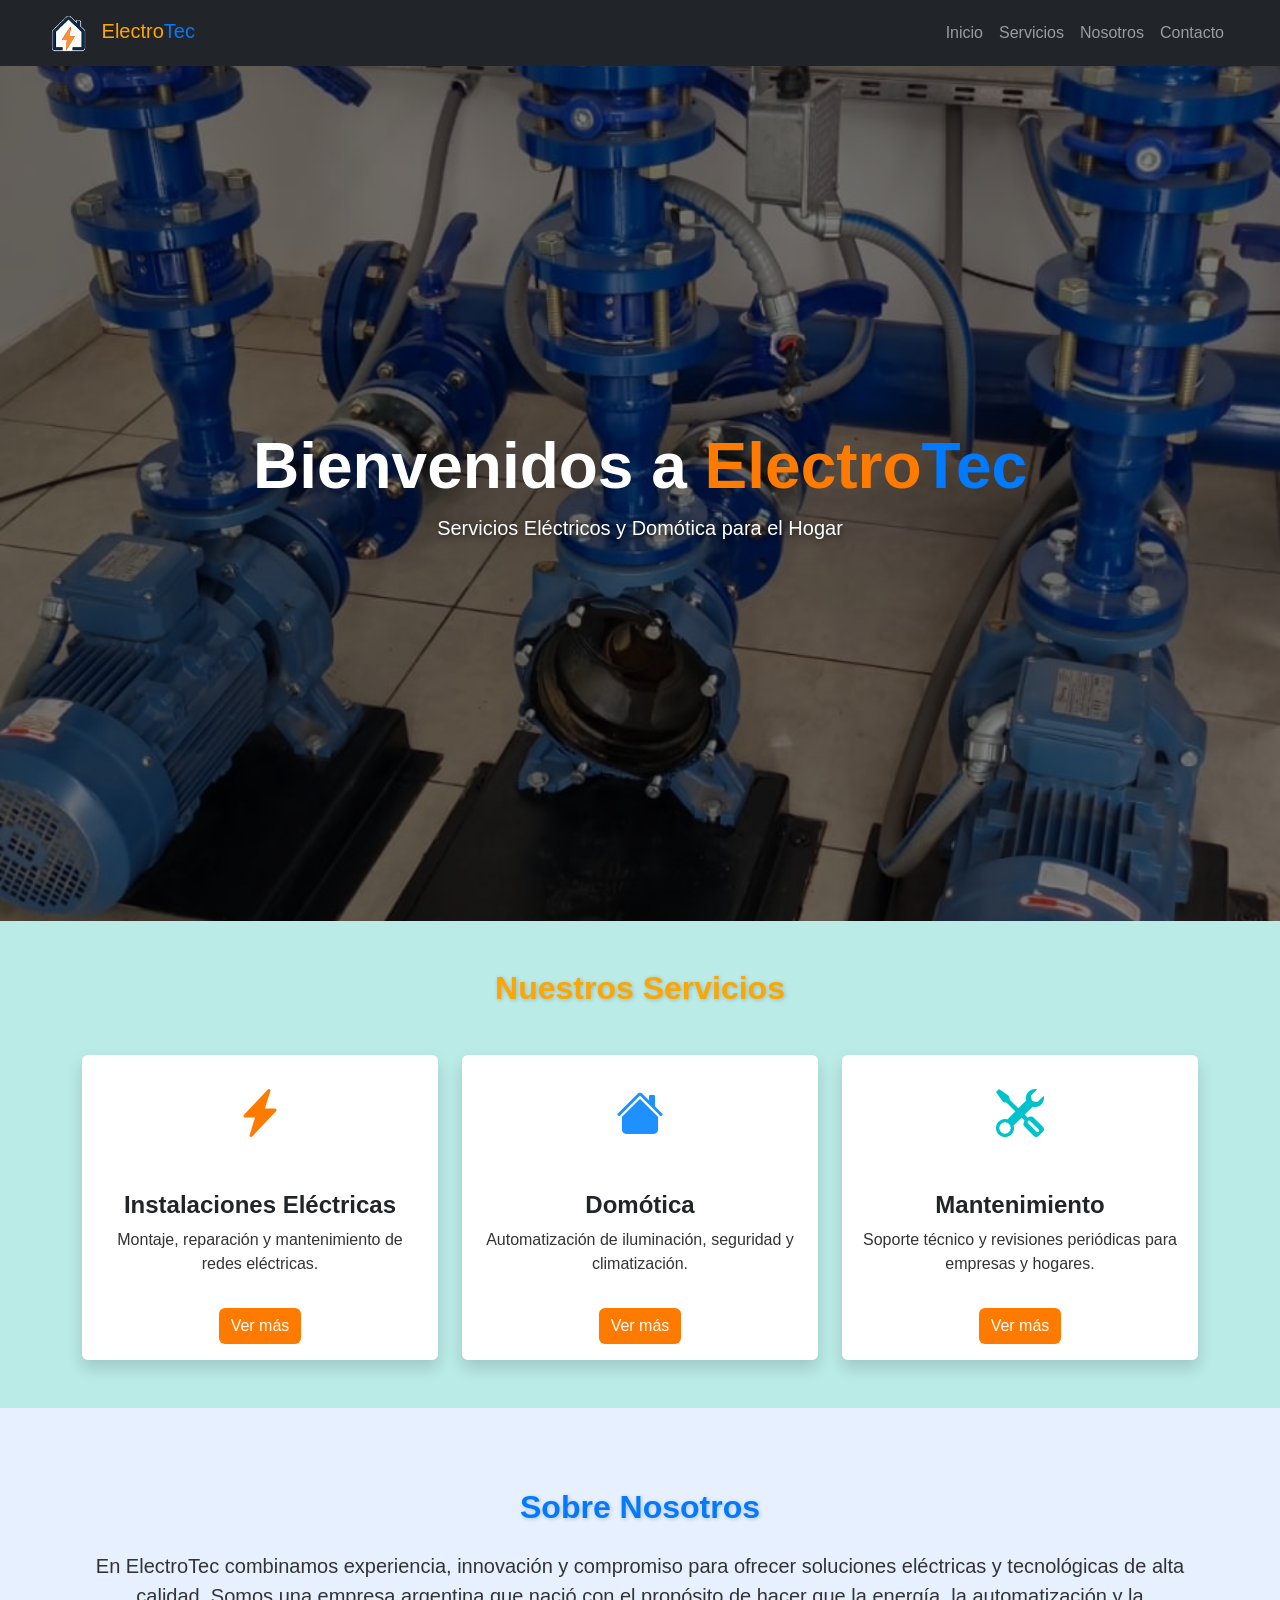
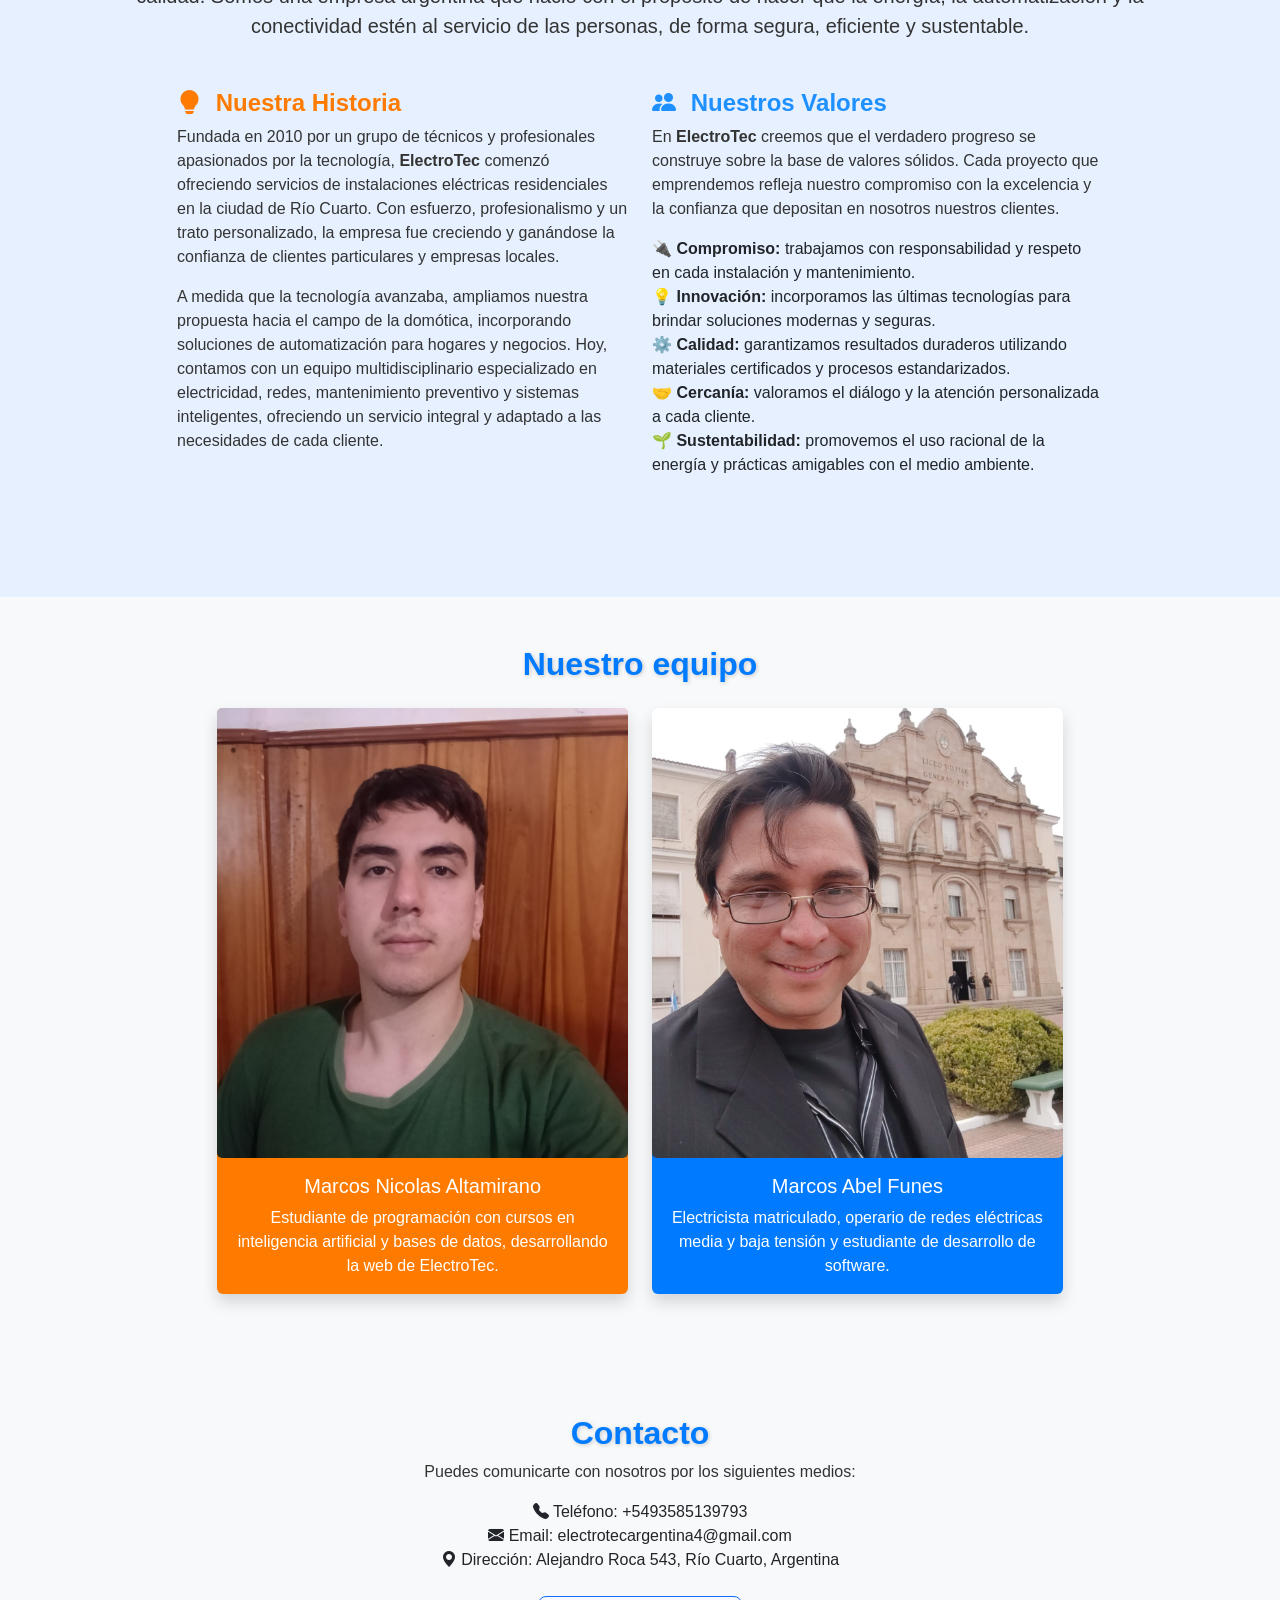
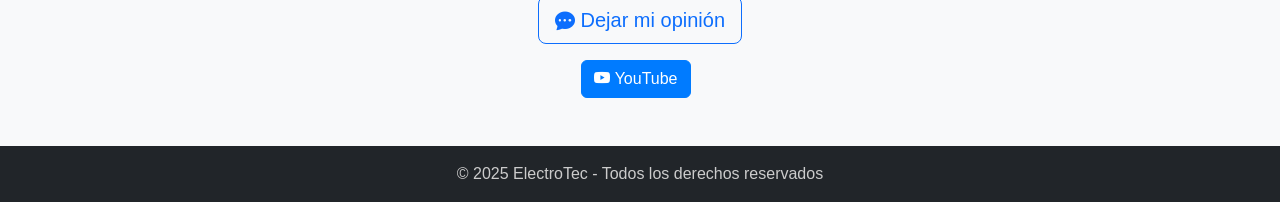
==== sitio/index.html @ 59b97224 "Aplicando mis cambios locales" ====
<!DOCTYPE html>
<html lang="en">
<head>
    <meta charset="UTF-8">
    <meta name="viewport" content="width=device-width, initial-scale=1.0">
    <title>ElectroTec - Servicios eléctricos y domótica</title>
    <link rel="icon" type="image/png" href="img/favicon.png">
    <link href="https://cdn.jsdelivr.net/npm/bootstrap@5.3.2/dist/css/bootstrap.min.css" rel="stylesheet">
    <link rel="stylesheet" href="css/estilos.css">
    <link rel="stylesheet" href="https://cdn.jsdelivr.net/npm/bootstrap-icons@1.11.1/font/bootstrap-icons.css">

    <style>
      /* Efecto hover en iconos de detalle de servicios */
      .detalle-servicio i {
        transition: all 0.3s ease;
      }

      .detalle-servicio i:hover {
        transform: scale(1.2);
        color: #ff7b00;
      }
    </style>
</head>
<body>

    <!-- barra de navegacion-->
    <nav class="navbar navbar-expand-lg navbar-dark bg-dark">
      <div class="container-fluid px-5">
        <a class="navbar-brand" href="#inicio">
            <img src="img/logo.png" alt="ElectroTec Logo" width="40" height="40" class="me-2">
            <span style="color: orange;">Electro</span><span style="color: #007bff;">Tec</span>
        </a>

        <button class="navbar-toggler" type="button" data-bs-toggle="collapse" data-bs-target="#menu">
            <span class="navbar-toggler-icon"></span>
        </button>

        <div class="collapse navbar-collapse" id="menu">
            <ul class="navbar-nav ms-auto">
                <li class="nav-item"><a class="nav-link" href="#inicio">Inicio</a></li>
                <li class="nav-item"><a class="nav-link" href="#servicios">Servicios</a></li>
                <li class="nav-item"><a class="nav-link" href="#nosotros">Nosotros</a></li>
                <li class="nav-item"><a class="nav-link" href="#contacto">Contacto</a></li>
            </ul>
        </div>
      </div>
    </nav>




    
    <!--Inicio-->
    <header id="inicio" class="header text-white text-center d-flex align-items-center">
        <div class="container">
            <h1 class="display-3 fw-bold titulo-principal">
              <span class="bienvenidos">Bienvenidos a</span> 
              <span class="electro">Electro</span><span class="tec">Tec</span>
            </h1>
            <p class="lead subtitulo">Servicios Eléctricos y Domótica para el Hogar</p>
        </div>
    </header>





<!-- SERVICIOS -->
<section id="servicios" class="py-5 text-center">
  <div class="container">
    <h2 class="mb-5" style="color: orange;">Nuestros Servicios</h2>
    <div class="row justify-content-center g-4">


      <!-- Instalaciones Eléctricas -->
      <article class="col-md-4">
        <div class="card h-100 shadow">
          <figure class="m-4">
            <i class="bi bi-lightning-charge-fill" style="font-size: 3rem; color:#ff7b00;"></i>
          </figure>
          <div class="card-body">
            <h4 class="card-title">Instalaciones Eléctricas</h4>
            <p class="card-text">Montaje, reparación y mantenimiento de redes eléctricas.</p>
            <a href="instalacionesElectricas.html" class="btn btn-electrotec mt-3">Ver más</a>
          </div>
        </div>
      </article>


      <!-- Domótica -->
      <article class="col-md-4">
        <div class="card h-100 shadow">
          <figure class="m-4">
            <i class="bi bi-house-fill" style="font-size: 3rem; color:#1e90ff;"></i>
          </figure>
          <div class="card-body">
            <h4 class="card-title">Domótica</h4>
            <p class="card-text">Automatización de iluminación, seguridad y climatización.</p>
            <a href="domotica.html" class="btn btn-electrotec mt-3">Ver más</a>
          </div>
        </div>
      </article>


      <!-- Mantenimiento -->
      <article class="col-md-4">
        <div class="card h-100 shadow">
          <figure class="m-4">
            <i class="bi bi-tools" style="font-size: 3rem; color:#00c2cb;"></i>
          </figure>
          <div class="card-body">
            <h4 class="card-title">Mantenimiento</h4>
            <p class="card-text">Soporte técnico y revisiones periódicas para empresas y hogares.</p>
            <a href="mantenimeinto.html" class="btn btn-electrotec mt-3">Ver más</a>
          </div>
        </div>
      </article>

    </div>
  </div>
</section>










<!-- Sobre Nosotros -->
<section id="nosotros" style="background-color: #e6f0ff; padding: 5rem 0;">
  <div class="container text-center">
    <h2 class="mb-4" style="color: #007bff;">Sobre Nosotros</h2>
    <p class="lead mb-5">
      En <strong>ElectroTec</strong> combinamos experiencia, innovación y compromiso para ofrecer soluciones eléctricas y tecnológicas de alta calidad. 
      Somos una empresa argentina que nació con el propósito de hacer que la energía, la automatización y la conectividad estén al servicio de las personas, 
      de forma segura, eficiente y sustentable.
    </p>

    <div class="row justify-content-center text-start">
      <!-- Historia -->
      <div class="col-md-5 mb-4">
        <h4 style="color: #ff7b00;">
          <i class="bi bi-lightbulb-fill me-2"></i> Nuestra Historia
        </h4>
        <p>
          Fundada en 2010 por un grupo de técnicos y profesionales apasionados por la tecnología, 
          <strong>ElectroTec</strong> comenzó ofreciendo servicios de instalaciones eléctricas residenciales en la ciudad de Río Cuarto. 
          Con esfuerzo, profesionalismo y un trato personalizado, la empresa fue creciendo y ganándose la confianza de clientes particulares y empresas locales.
        </p>
        <p>
          A medida que la tecnología avanzaba, ampliamos nuestra propuesta hacia el campo de la domótica, incorporando soluciones de automatización 
          para hogares y negocios. Hoy, contamos con un equipo multidisciplinario especializado en electricidad, redes, mantenimiento preventivo y sistemas inteligentes, 
          ofreciendo un servicio integral y adaptado a las necesidades de cada cliente.
        </p>
      </div>

      <!-- Valores -->
      <div class="col-md-5 mb-4">
        <h4 style="color: #1e90ff;">
          <i class="bi bi-people-fill me-2"></i> Nuestros Valores
        </h4>
        <p>
          En <strong>ElectroTec</strong> creemos que el verdadero progreso se construye sobre la base de valores sólidos. 
          Cada proyecto que emprendemos refleja nuestro compromiso con la excelencia y la confianza que depositan en nosotros nuestros clientes.
        </p>
        <ul class="list-unstyled">
          <li><strong>🔌 Compromiso:</strong> trabajamos con responsabilidad y respeto en cada instalación y mantenimiento.</li>
          <li><strong>💡 Innovación:</strong> incorporamos las últimas tecnologías para brindar soluciones modernas y seguras.</li>
          <li><strong>⚙️ Calidad:</strong> garantizamos resultados duraderos utilizando materiales certificados y procesos estandarizados.</li>
          <li><strong>🤝 Cercanía:</strong> valoramos el diálogo y la atención personalizada a cada cliente.</li>
          <li><strong>🌱 Sustentabilidad:</strong> promovemos el uso racional de la energía y prácticas amigables con el medio ambiente.</li>
        </ul>
      </div>
    </div>
  </div>
</section>



<!-- Equipo -->
<section id="equipo" class="py-5 bg-light text-center">
  <h2 class="mb-4" style="color: #007bff;">Nuestro equipo</h2>
  <div class="row justify-content-center">

    <!-- Marcos Altamirano -->
    <div class="col-md-4 mb-4">
      <div class="card h-100 shadow equipo-naranja text-white">
        <img src="img/altamirano.jpeg" class="card-img-top" alt="Marcos Nicolas Altamirano">
        <div class="card-body">
          <h5 class="card-title">Marcos Nicolas Altamirano</h5>
          <p class="card-text text-white">Estudiante de programación con cursos en inteligencia artificial y bases de datos, desarrollando la web de ElectroTec.</p>
        </div>
      </div>
    </div>

    <!-- Marcos Funes -->
    <div class="col-md-4 mb-4">
      <div class="card h-100 shadow equipo-azul text-white">
        <img src="img/funes.jpeg" class="card-img-top" alt="Marcos Abel Funes">
        <div class="card-body">
          <h5 class="card-title">Marcos Abel Funes</h5>
          <p class="card-text text-white">Electricista matriculado, operario de redes eléctricas media y baja tensión y estudiante de desarrollo de software.</p>
        </div>
      </div>
    </div>

  </div>
</section>


<!-- Contacto -->
<section id="contacto" class="py-5 text-center bg-light">
  <h2 style="color:#007bff;">Contacto</h2>
  <p>Puedes comunicarte con nosotros por los siguientes medios:</p>

  <ul class="list-unstyled">
    <li><i class="bi bi-telephone-fill"></i> Teléfono: +5493585139793</li>
    <li><i class="bi bi-envelope-fill"></i> Email: electrotecargentina4@gmail.com</li>
    <li><i class="bi bi-geo-alt-fill"></i> Dirección: Alejandro Roca 543, Río Cuarto, Argentina</li>
  </ul>

  <!-- Botón para el formulario -->
  <div class="mt-4">
    <a href="opiniones.html" class="btn btn-outline-primary btn-lg">
      <i class="bi bi-chat-dots-fill"></i> Dejar mi opinión
    </a>
  </div>

  <div class="mt-3">
    <a href="https://www.youtube.com/@ElectroTecArg" target="_blank" class="btn btn-primary me-2 btn-youtube">
      <i class="bi bi-youtube"></i> YouTube
    </a>
  </div>
</section>

<style>
  /* Efecto hover solo para el botón de YouTube */
  .btn-youtube {
    background-color: #007bff;
    border-color: #007bff;
    transition: all 0.3s ease; /* transición suave */
  }

  .btn-youtube:hover {
    background-color: #ff7b00 !important;
    border-color: #ff7b00 !important;
    color: #fff !important; /* texto blanco */
  }
</style>


<!-- Footer -->
<footer class="bg-dark text-center py-3">
  <p class="mb-0" style="color: #cccccc;">&copy; 2025 ElectroTec - Todos los derechos reservados</p>
</footer>

<!-- Bootstrap JS -->
<script src="https://cdn.jsdelivr.net/npm/bootstrap@5.3.2/dist/js/bootstrap.bundle.min.js"></script>

<script>
const navbar = document.querySelector('.navbar');

window.addEventListener('scroll', () => {
  if (window.scrollY > 100) { // a partir de 100px de scroll
    navbar.classList.add('scrolled');
  } else {
    navbar.classList.remove('scrolled');
  }
});
</script>

</body>
</html>
---- sitio/css/estilos.css ----
/*Tipografía y colores*/
body {
  font-family: 'Montserrat', sans-serif;
  scroll-behavior: smooth; /* scroll suave */
  background-color: #baebe7; /* color de fondo ligeramente más oscuro que blanco */
}

h1, h2, h3, h4 {
  font-weight: 700;
  color: #0a2f4f; /* azul oscuro eléctrico */
}

p {
  color: #333;
}

/* Paleta de colores ElectroTec */
:root {
  --color-principal: #007bff;  /* azul eléctrico */
  --color-secundario: #00c2cb; /* celeste domótica */
  --color-oscuro: #0a2f4f;
  --color-claro: #f8f9fa;
  --color-naranja: #ff7b00;
}

/*Navbar*/
.navbar {
  transition: all 0.3s ease;
}

.navbar.scrolled {
  position: fixed;
  top: 0;
  width: 100%;
  z-index: 1000;
  box-shadow: 0 4px 10px rgba(0,0,0,0.2);
  background-color: var(--color-oscuro);
}

/*Header con imagen de fondo*/
.header {
  background: url("../img/bombas.jpeg") no-repeat center center/cover;
  height: 95vh; 
  display: flex;
  align-items: center;
  justify-content: center;
  position: relative;
  color: white;
}

.header::before {
  content: "";
  position: absolute;
  top: 0; left: 0;
  width: 100%; height: 100%;
  background: rgba(0, 0, 0, 0.5);
  z-index: 1;
}

.header .container {
  position: relative;
  z-index: 2;
}

/* Textos dentro del header */
.bienvenidos {
  color: #ffffff;
}

.electro {
  color: var(--color-naranja);
  font-weight: bold;
}

.tec {
  color: var(--color-principal);
  font-weight: bold;
}

.subtitulo {
  color: #ffffff;
  text-shadow: 1px 1px 6px rgba(0,0,0,0.6);
}

/* Servicios (cards)*/
.card {
  border: none;
  transition: transform 0.3s ease, box-shadow 0.3s ease;
}

.card:hover {
  transform: translateY(-10px);
  box-shadow: 0px 8px 20px rgba(0,0,0,0.2);
}

/* Botones principales estilo ElectroTec*/
.btn-electrotec {
  background-color: var(--color-naranja);
  border: none;
  color: white;
  transition: all 0.3s ease;
}

.btn-electrotec:hover {
  background-color: var(--color-principal);
  transform: scale(1.05);
  box-shadow: 0px 5px 15px rgba(0, 0, 0, 0.2);
}

/* Footer*/
footer {
  background-color: var(--color-oscuro);
  color: #cccccc;
}

/*Imágenes en cards*/
.card-img-top {
  width: 100%;
  height: 450px;
  object-fit: cover;
  border-radius: 5px;
}

/* Animaciones y efectos*/
.fade-in {
  opacity: 0;
  transform: translateY(20px);
  transition: all 0.6s ease;
}

.fade-in.show {
  opacity: 1;
  transform: translateY(0);
}

h2 {
  text-shadow: 1px 1px 4px rgba(0,0,0,0.2);
}

/* ajuste para el scroll de los anchors solo en las secciones de detalle */
#instalaciones-detalle,
#domotica-detalle,
#mantenimiento-detalle {
  scroll-margin-top: 80px; 
}

#servicios {
  scroll-margin-top: 80px; 
}

#nosotros {
  scroll-margin-top: 80px; 
}

.equipo-naranja {
  background-color: #ff7b00; 
}

.equipo-azul {
  background-color: #007bff; 
}

.btn-cotizador {
  background-color: #007bff; /* color inicial */
  color: white;
  border: 1px solid #007bff;
  transition: all 0.3s ease; /* efecto suave al pasar el mouse */
}

.btn-cotizador:hover {
  background-color: #ff7b00; /* naranja */
  border-color: #ff7b00;
}

/* Botón de volver */
.btn-volver {
  display: inline-flex;
  align-items: center;
  font-weight: 500;
  color: #ff7b00;
  text-decoration: none;
  font-size: 1.1rem;
  transition: all 0.3s ease;
}

.btn-volver i {
  margin-right: 0.4rem;
  font-size: 1.5rem;
  transition: transform 0.3s ease;
}

/* Efecto hover */
.btn-volver:hover {
  color: #007bff;
}

.btn-volver:hover i {
  transform: translateX(-5px);
}
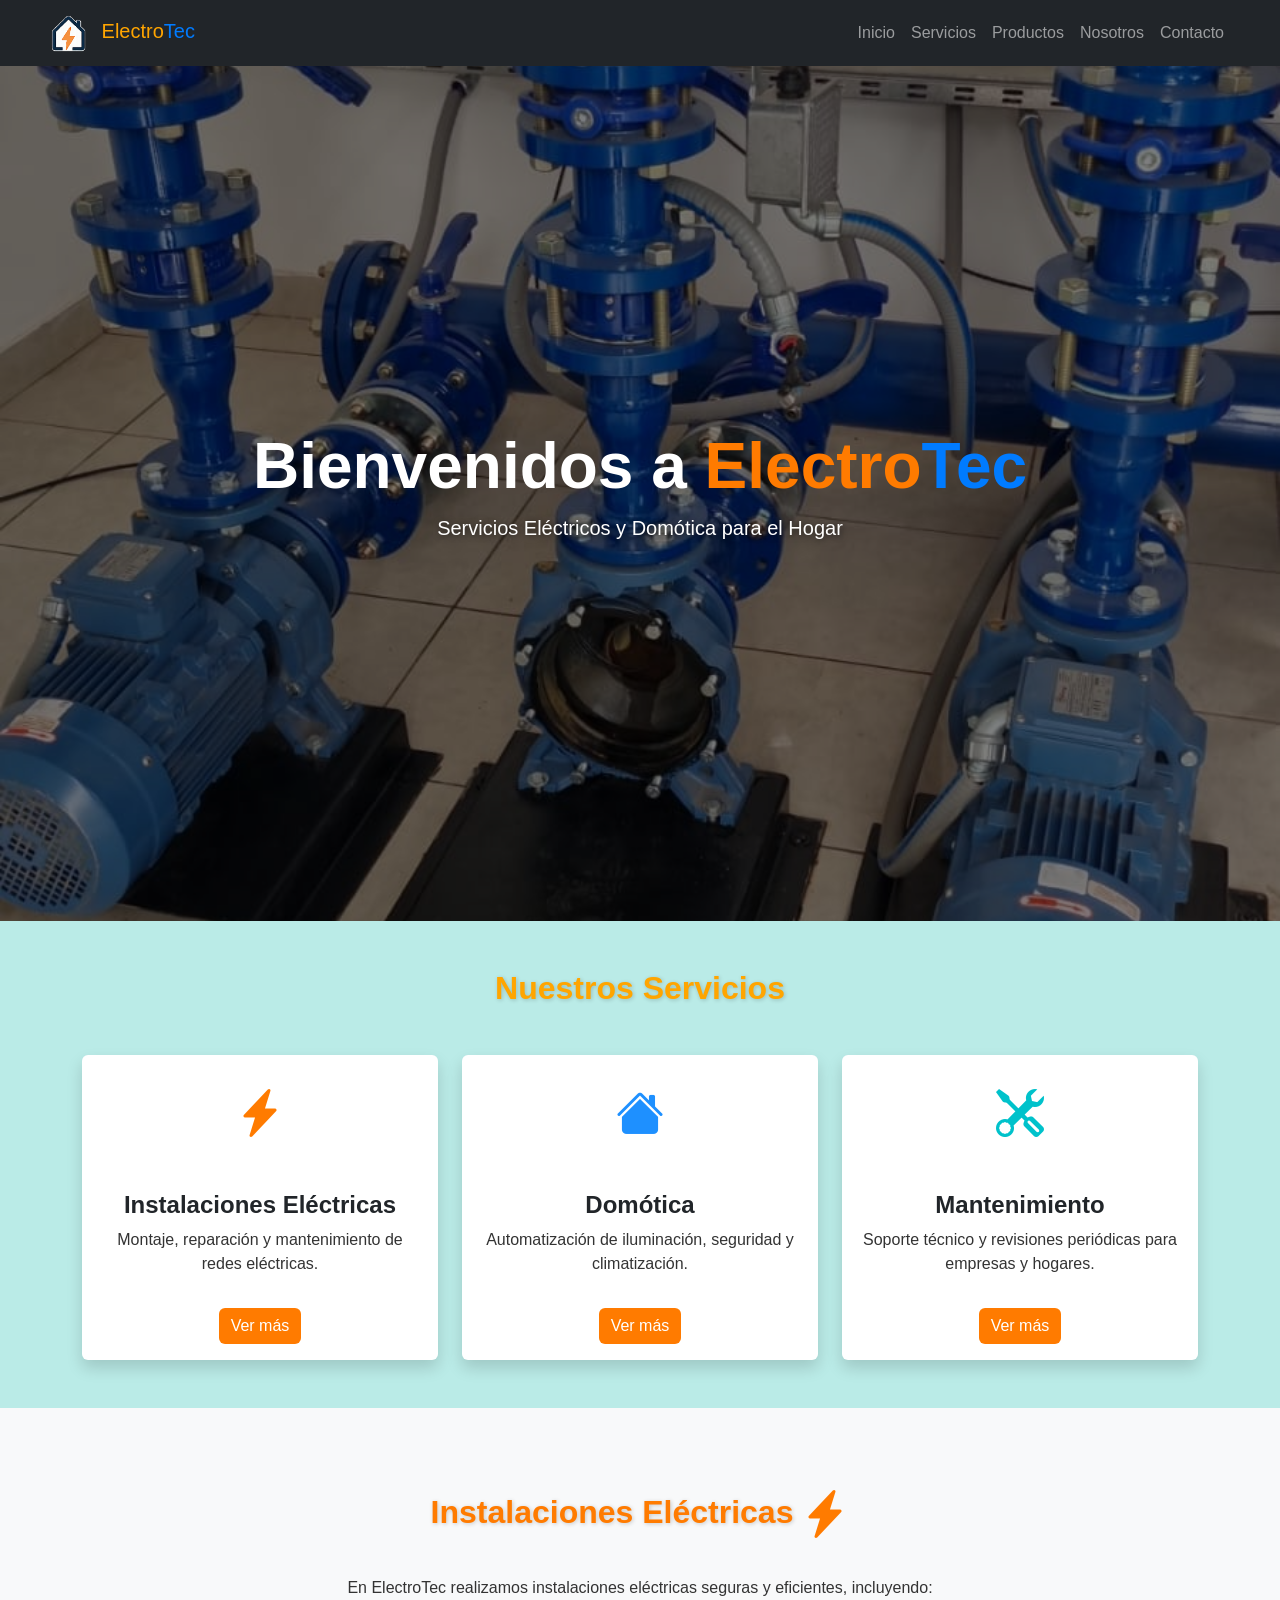
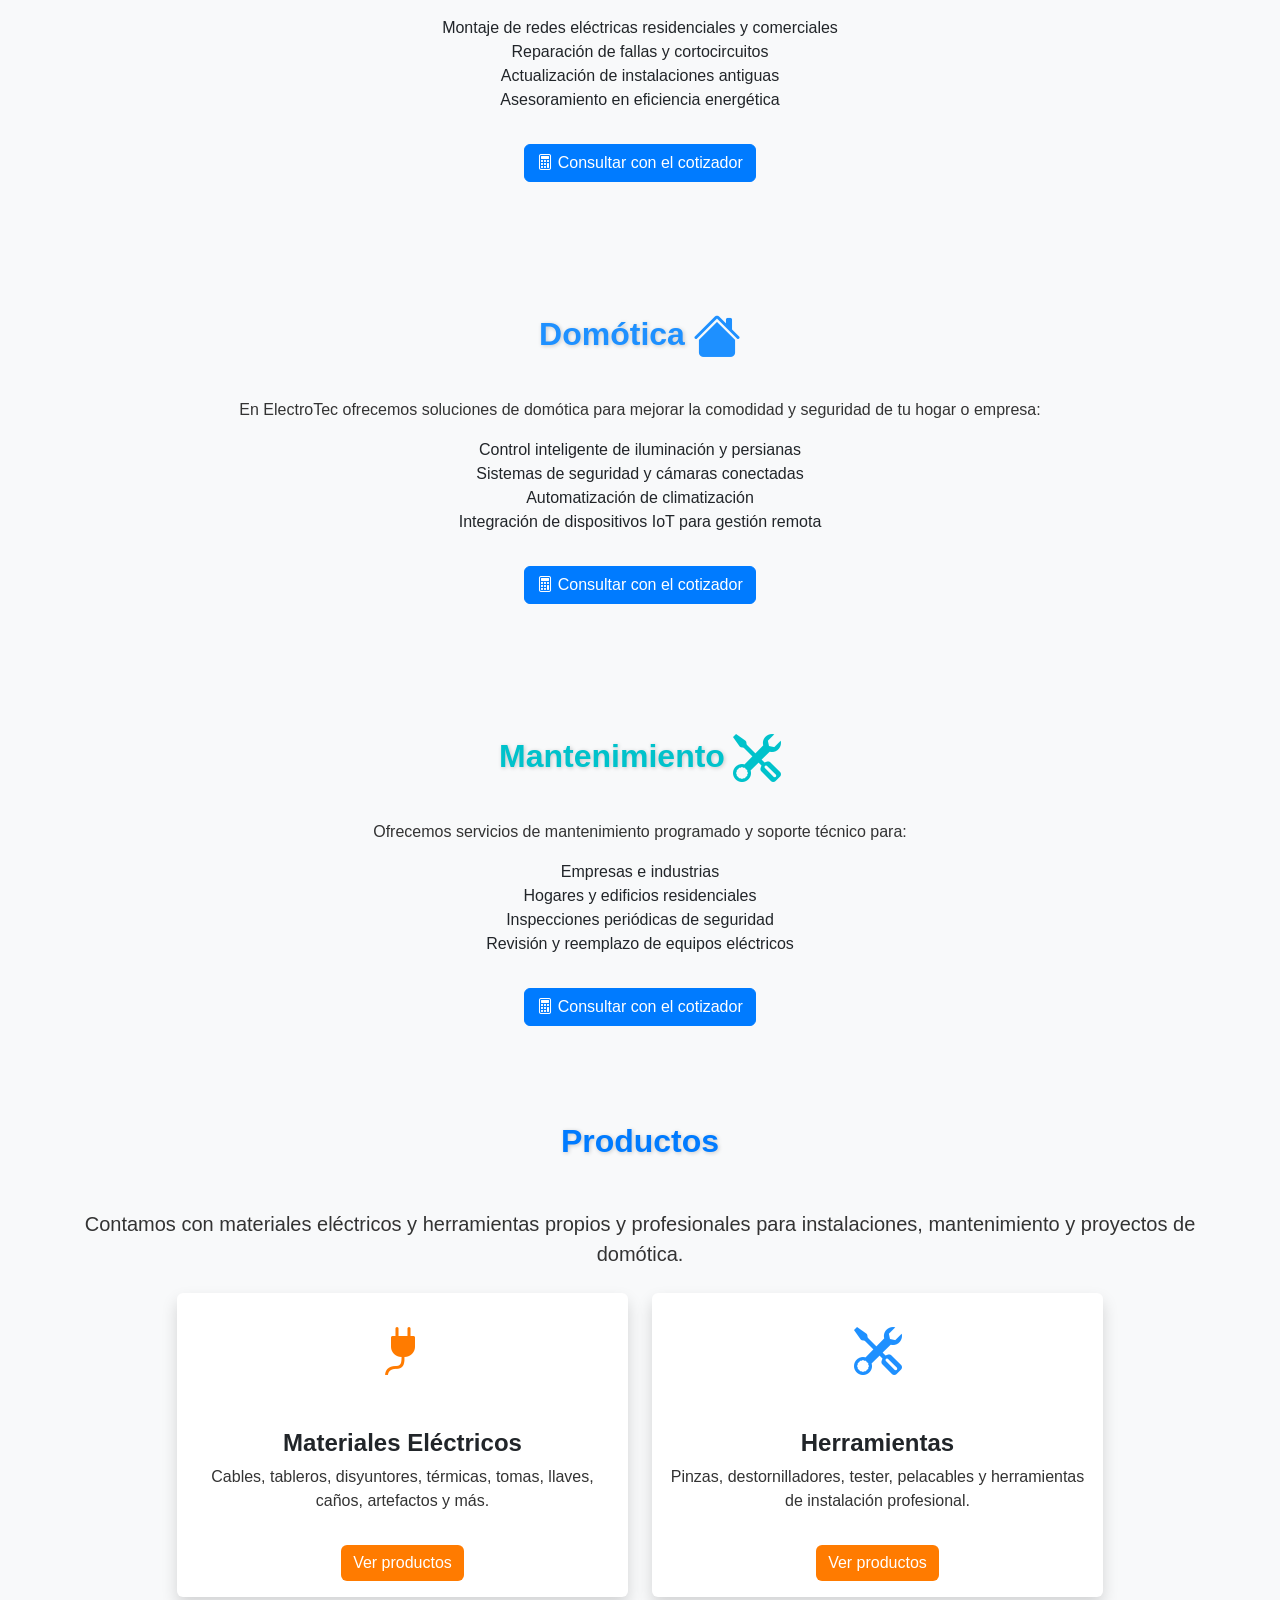
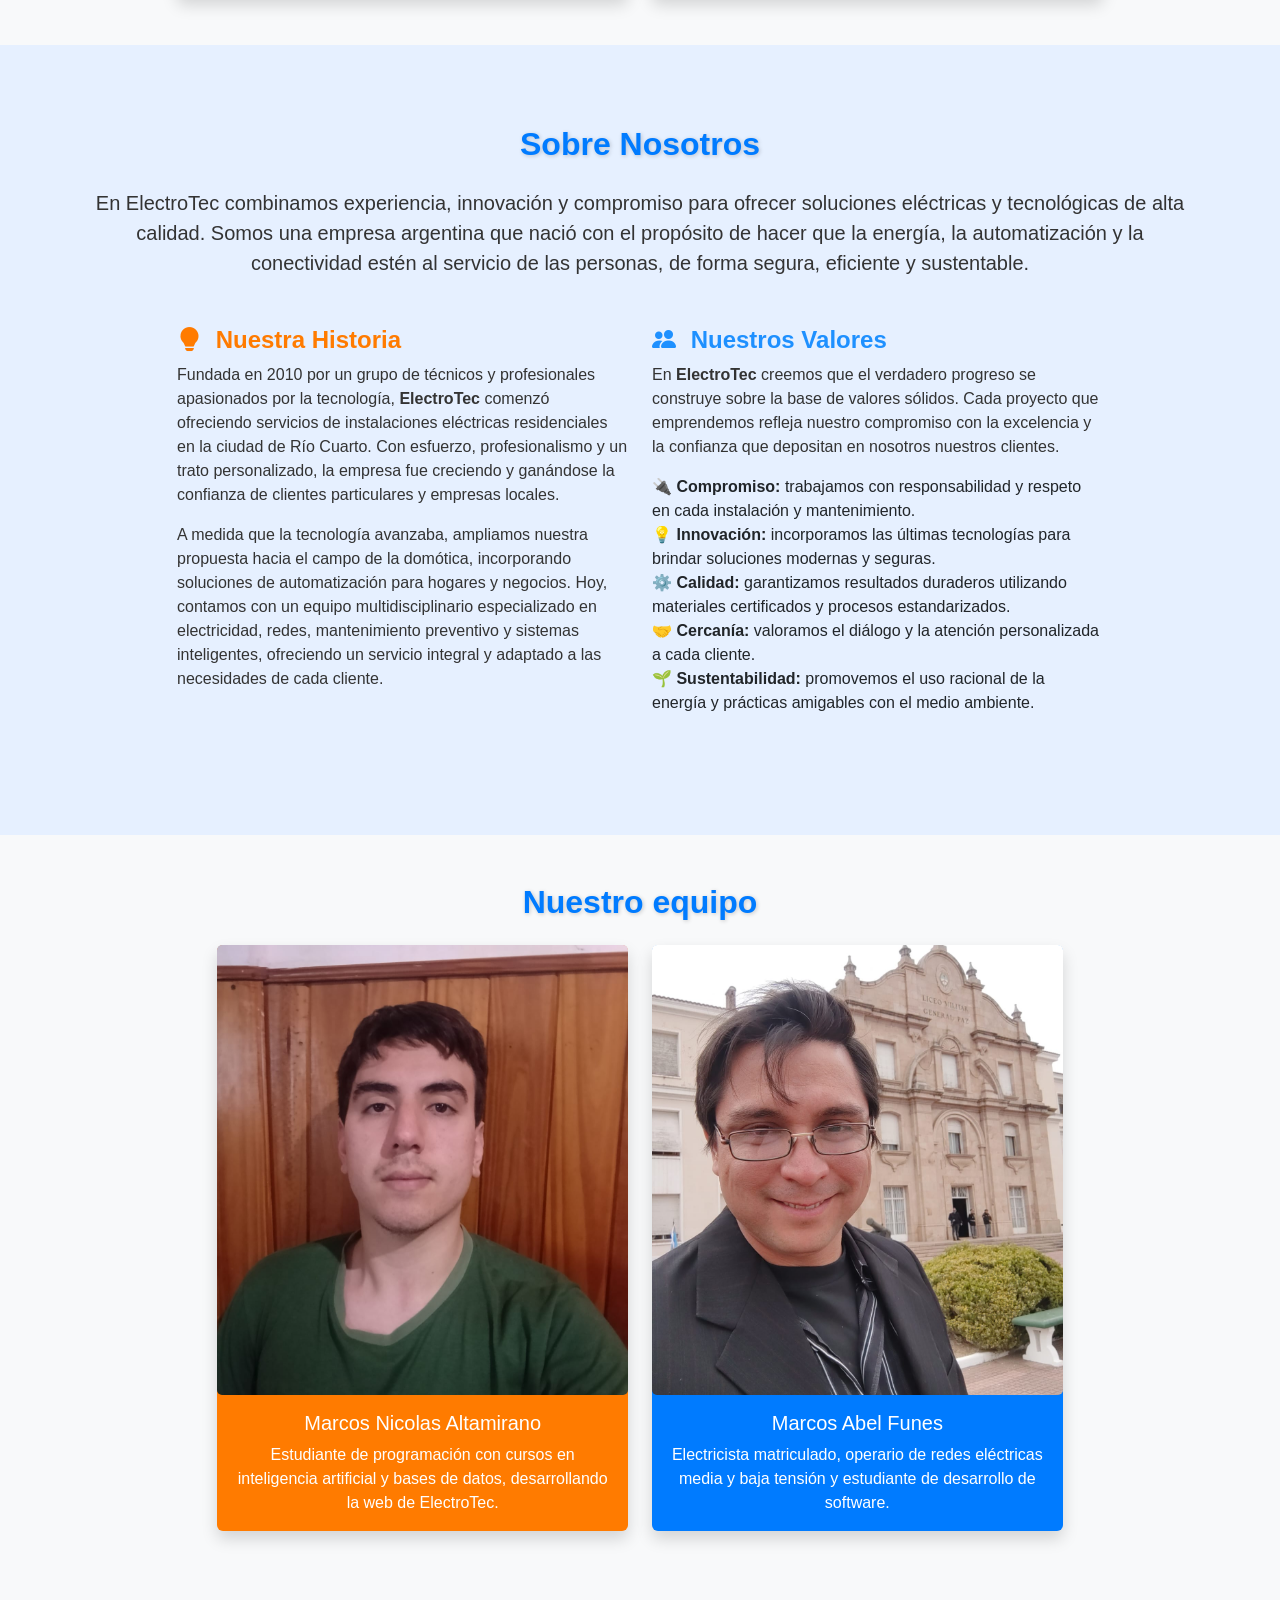
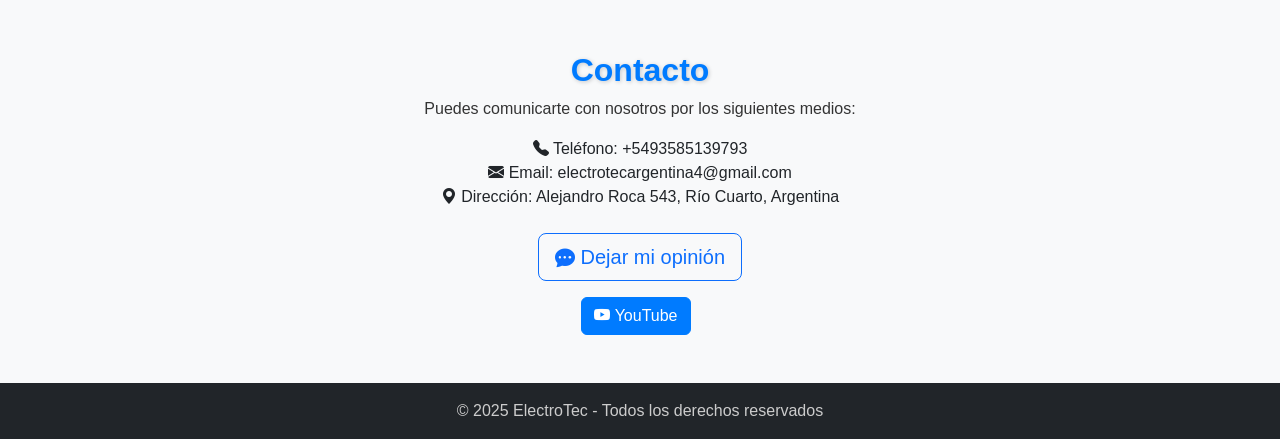
==== commit 6d713023: "Mis cambios locales en index.html" ====
--- a/sitio/index.html
+++ b/sitio/index.html
@@ -39,6 +39,7 @@
             <ul class="navbar-nav ms-auto">
                 <li class="nav-item"><a class="nav-link" href="#inicio">Inicio</a></li>
                 <li class="nav-item"><a class="nav-link" href="#servicios">Servicios</a></li>
+                <li class="nav-item"><a class="nav-link" href="#producto">Productos</a></li>
                 <li class="nav-item"><a class="nav-link" href="#nosotros">Nosotros</a></li>
                 <li class="nav-item"><a class="nav-link" href="#contacto">Contacto</a></li>
             </ul>
@@ -46,10 +47,6 @@
       </div>
     </nav>
 
-
-
-
-    
     <!--Inicio-->
     <header id="inicio" class="header text-white text-center d-flex align-items-center">
         <div class="container">
@@ -61,17 +58,12 @@
         </div>
     </header>
 
-
-
-
-
-<!-- SERVICIOS -->
+<!-- Servicios -->
 <section id="servicios" class="py-5 text-center">
   <div class="container">
     <h2 class="mb-5" style="color: orange;">Nuestros Servicios</h2>
     <div class="row justify-content-center g-4">
 
-
       <!-- Instalaciones Eléctricas -->
       <article class="col-md-4">
         <div class="card h-100 shadow">
@@ -81,11 +73,10 @@
           <div class="card-body">
             <h4 class="card-title">Instalaciones Eléctricas</h4>
             <p class="card-text">Montaje, reparación y mantenimiento de redes eléctricas.</p>
-            <a href="instalacionesElectricas.html" class="btn btn-electrotec mt-3">Ver más</a>
-          </div>
-        </div>
-      </article>
-
+            <a href="#instalaciones-detalle" class="btn btn-electrotec mt-3">Ver más</a>
+          </div>
+        </div>
+      </article>
 
       <!-- Domótica -->
       <article class="col-md-4">
@@ -96,11 +87,10 @@
           <div class="card-body">
             <h4 class="card-title">Domótica</h4>
             <p class="card-text">Automatización de iluminación, seguridad y climatización.</p>
-            <a href="domotica.html" class="btn btn-electrotec mt-3">Ver más</a>
-          </div>
-        </div>
-      </article>
-
+            <a href="#domotica-detalle" class="btn btn-electrotec mt-3">Ver más</a>
+          </div>
+        </div>
+      </article>
 
       <!-- Mantenimiento -->
       <article class="col-md-4">
@@ -111,20 +101,119 @@
           <div class="card-body">
             <h4 class="card-title">Mantenimiento</h4>
             <p class="card-text">Soporte técnico y revisiones periódicas para empresas y hogares.</p>
-            <a href="mantenimeinto.html" class="btn btn-electrotec mt-3">Ver más</a>
-          </div>
-        </div>
-      </article>
-
-    </div>
-  </div>
-</section>
-
-
-
-
-
-
+            <a href="#mantenimiento-detalle" class="btn btn-electrotec mt-3">Ver más</a>
+          </div>
+        </div>
+      </article>
+
+    </div>
+  </div>
+</section>
+
+
+
+
+<!-- Detalle Instalaciones Eléctricas -->
+<section id="instalaciones-detalle" class="py-5 bg-light">
+  <div class="container detalle-servicio text-center">
+    <figure class="d-flex justify-content-center align-items-center m-4">
+      <h2 style="color: #ff7b00; margin-right: 0.5rem;">Instalaciones Eléctricas</h2>
+      <i class="bi bi-lightning-charge-fill" style="font-size: 3rem; color:#ff7b00;"></i>
+    </figure>
+    <p>En ElectroTec realizamos instalaciones eléctricas seguras y eficientes, incluyendo:</p>
+    <ul class="list-unstyled">
+      <li>Montaje de redes eléctricas residenciales y comerciales</li>
+      <li>Reparación de fallas y cortocircuitos</li>
+      <li>Actualización de instalaciones antiguas</li>
+      <li>Asesoramiento en eficiencia energética</li>
+    </ul>
+    <a href="cotizadorElectricidad.html" class="btn btn-cotizador mt-3">
+      <i class="bi bi-calculator"></i> Consultar con el cotizador
+    </a>
+  </div>
+</section>
+
+<!-- Detalle Domótica -->
+<section id="domotica-detalle" class="py-5 bg-light">
+  <div class="container detalle-servicio text-center">
+    <figure class="d-flex justify-content-center align-items-center m-4">
+      <h2 style="color: #1e90ff; margin-right: 0.5rem;">Domótica</h2>
+      <i class="bi bi-house-fill" style="font-size: 3rem; color:#1e90ff;"></i>
+    </figure>
+    <p>En ElectroTec ofrecemos soluciones de domótica para mejorar la comodidad y seguridad de tu hogar o empresa:</p>
+    <ul class="list-unstyled">
+      <li>Control inteligente de iluminación y persianas</li>
+      <li>Sistemas de seguridad y cámaras conectadas</li>
+      <li>Automatización de climatización</li>
+      <li>Integración de dispositivos IoT para gestión remota</li>
+    </ul>
+    <a href="cotizadorDomotica.html" class="btn btn-cotizador mt-3">
+      <i class="bi bi-calculator"></i> Consultar con el cotizador
+    </a>
+  </div>
+</section>
+
+<!-- Detalle Mantenimiento -->
+<section id="mantenimiento-detalle" class="py-5 bg-light">
+  <div class="container detalle-servicio text-center">
+    <figure class="d-flex justify-content-center align-items-center m-4">
+      <h2 style="color: #00c2cb; margin-right: 0.5rem;">Mantenimiento</h2>
+      <i class="bi bi-tools" style="font-size: 3rem; color:#00c2cb;"></i>
+    </figure>
+    <p>Ofrecemos servicios de mantenimiento programado y soporte técnico para:</p>
+    <ul class="list-unstyled">
+      <li>Empresas e industrias</li>
+      <li>Hogares y edificios residenciales</li>
+      <li>Inspecciones periódicas de seguridad</li>
+      <li>Revisión y reemplazo de equipos eléctricos</li>
+    </ul>
+    <a href="cotizadorMantenimiento.html" class="btn btn-cotizador mt-3">
+      <i class="bi bi-calculator"></i> Consultar con el cotizador
+    </a>
+  </div>
+</section>
+
+<!-- Productos -->
+<section id="producto" class="py-5 text-center bg-light">
+  <div class="container">
+    <h2 class="mb-5" style="color: #007bff;">Productos</h2>
+    <p class="lead mb-4">
+      Contamos con materiales eléctricos y herramientas propios y profesionales para instalaciones, mantenimiento y proyectos de domótica.
+    </p>
+
+    <div class="row justify-content-center g-4">
+
+      <!-- Materiales eléctricos -->
+      <article class="col-md-5">
+        <div class="card h-100 shadow">
+          <figure class="m-4">
+            <i class="bi bi-plug-fill" style="font-size: 3rem; color:#ff7b00;"></i>
+          </figure>
+          <div class="card-body">
+            <h4 class="card-title">Materiales Eléctricos</h4>
+            <p class="card-text">Cables, tableros, disyuntores, térmicas, tomas, llaves, caños, artefactos y más.</p>
+            <a href="productos.html" class="btn btn-electrotec mt-3">Ver productos</a>
+          </div>
+        </div>
+      </article>
+
+      <!-- Herramientas -->
+      <article class="col-md-5">
+        <div class="card h-100 shadow">
+          <figure class="m-4">
+            <i class="bi bi-tools" style="font-size: 3rem; color:#1e90ff;"></i>
+          </figure>
+          <div class="card-body">
+            <h4 class="card-title">Herramientas</h4>
+            <p class="card-text">Pinzas, destornilladores, tester, pelacables y herramientas de instalación profesional.</p>
+            <a href="productos.html" class="btn btn-electrotec mt-3">Ver productos</a>
+          </div>
+        </div>
+      </article>
+
+    </div>
+  </div>
+</section>
 
 
 
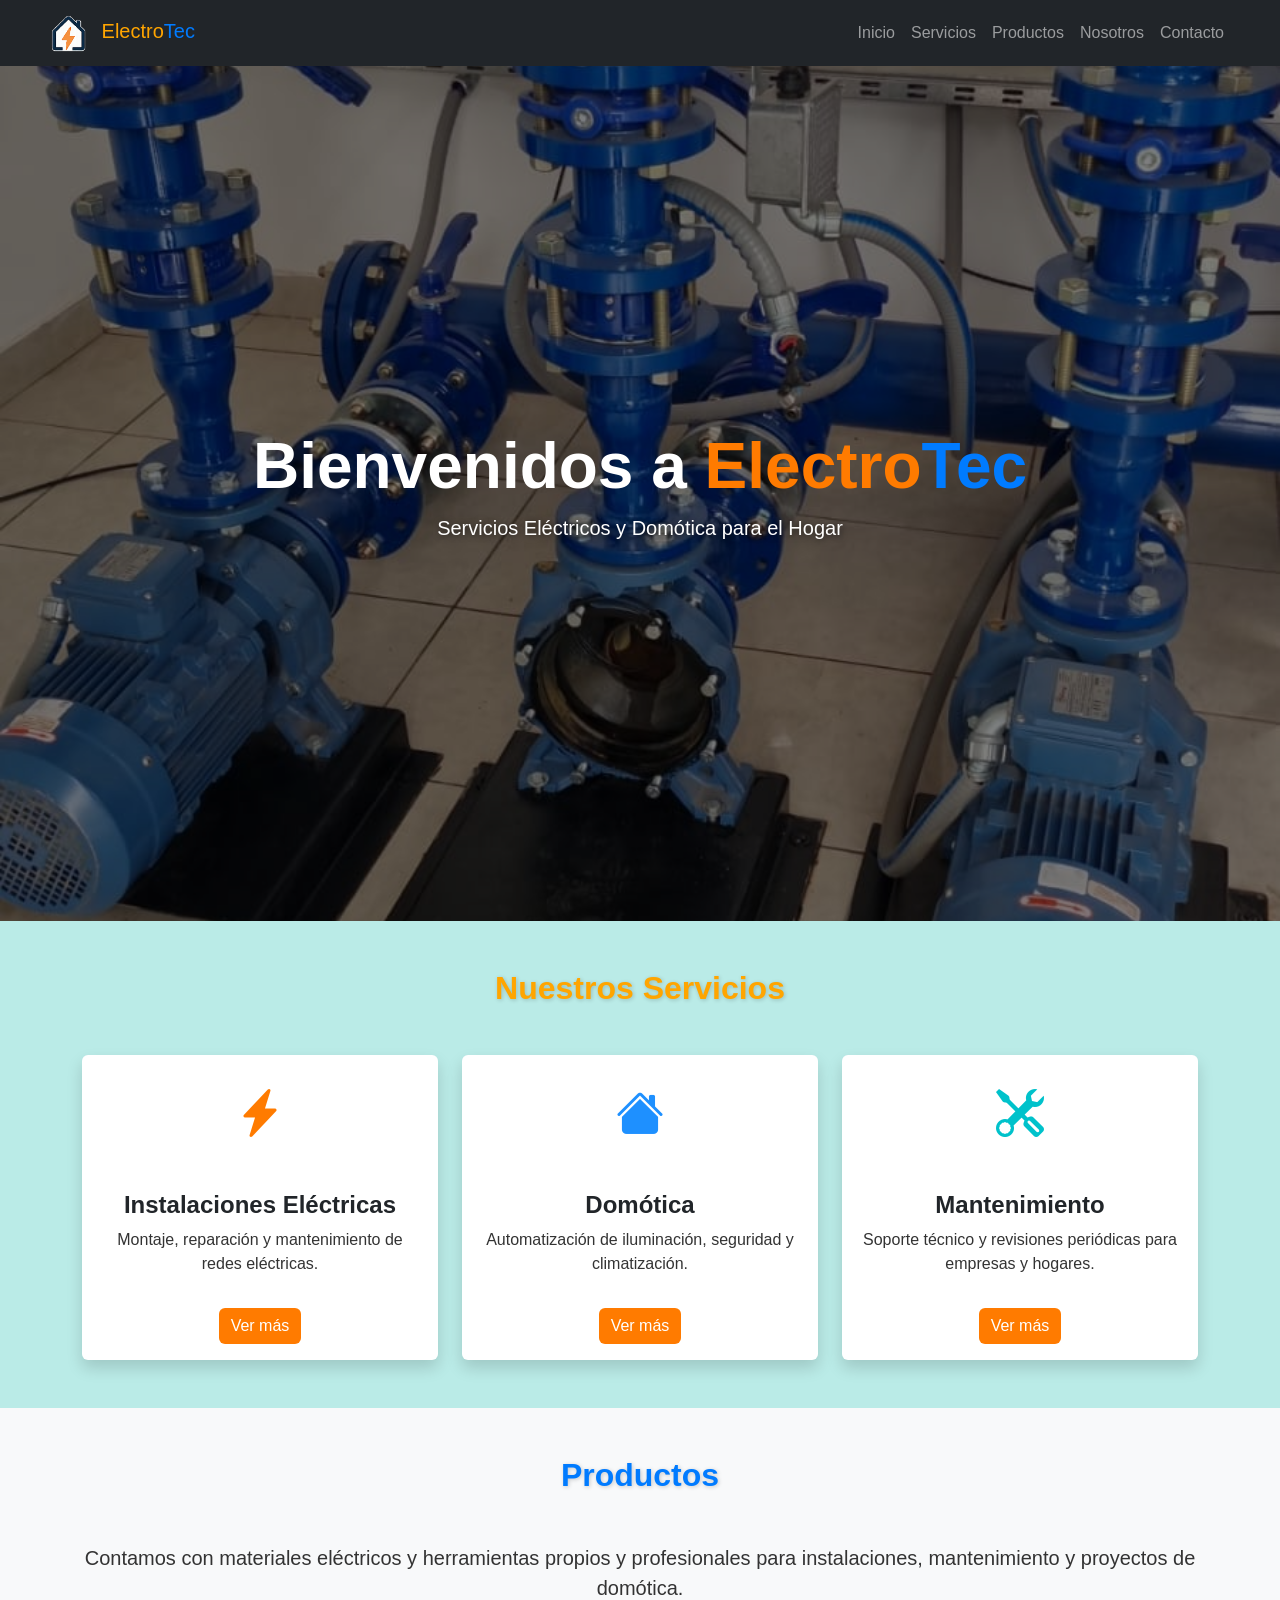
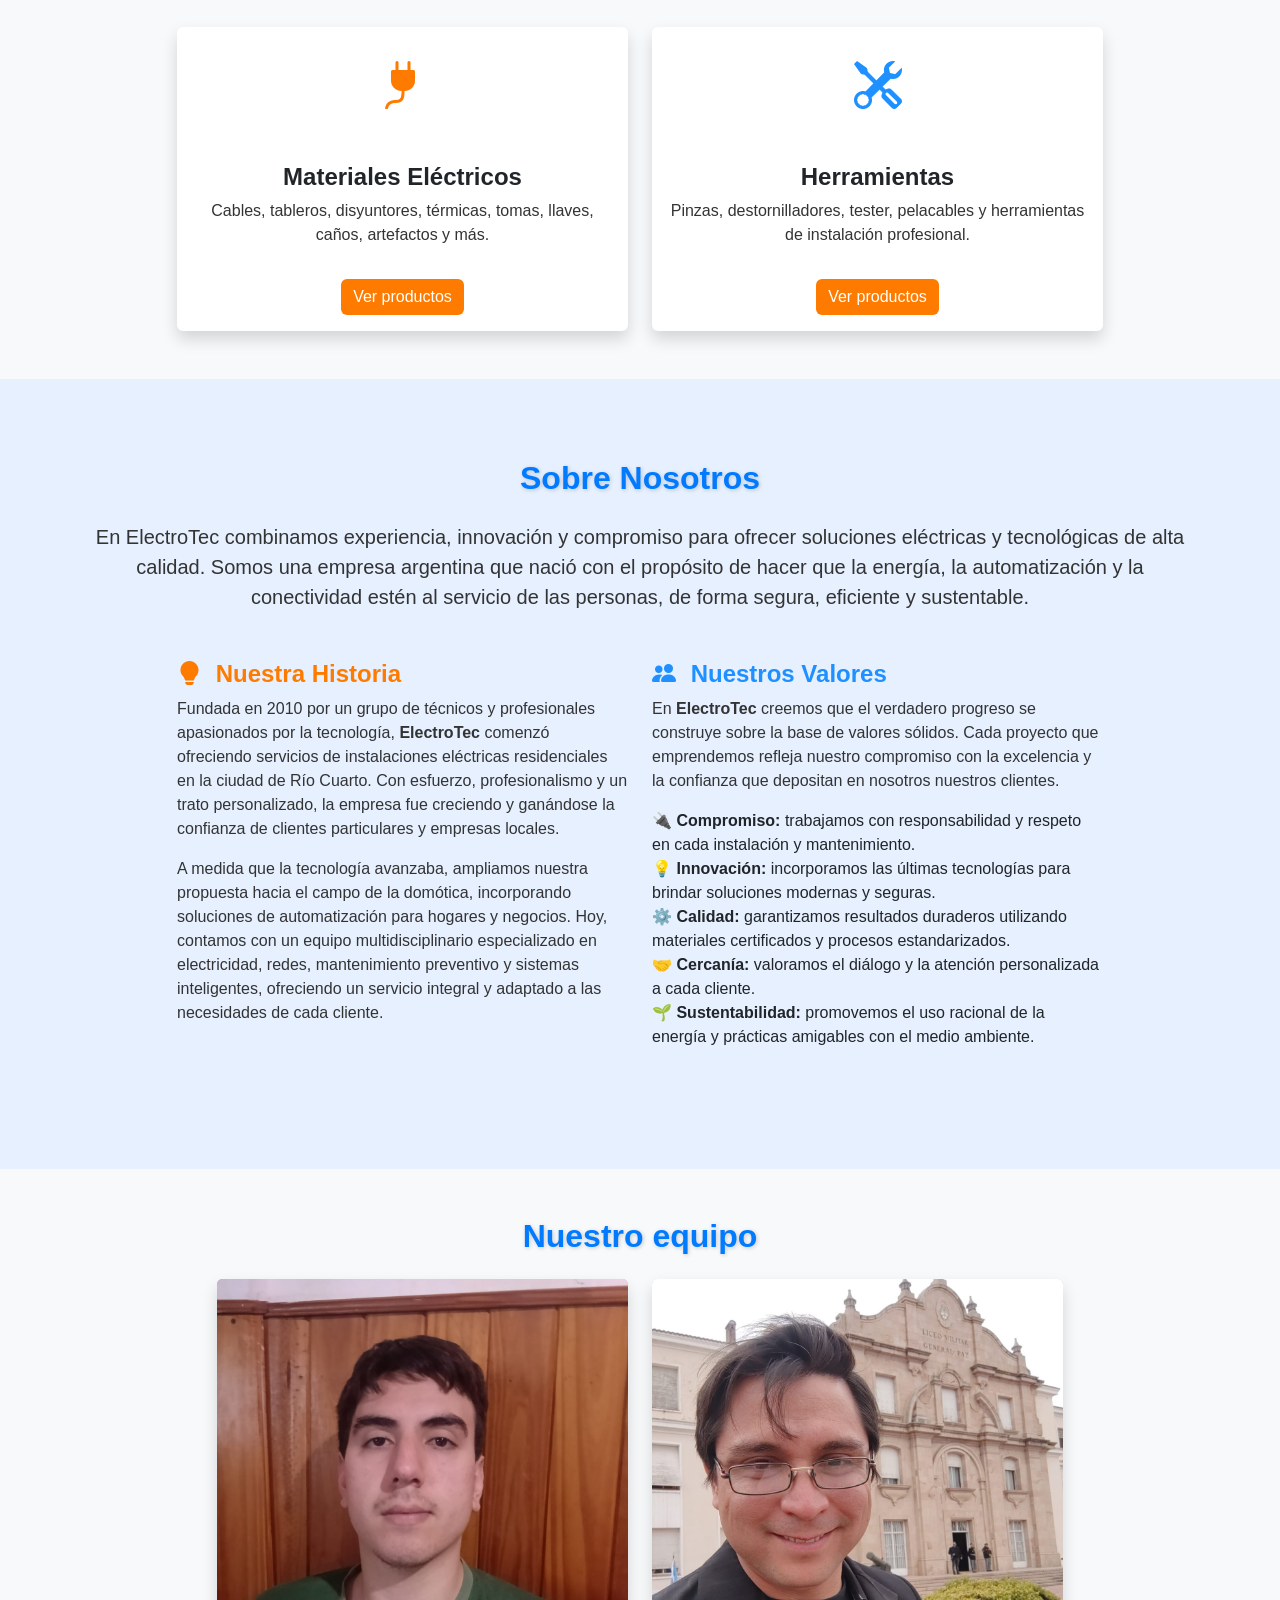
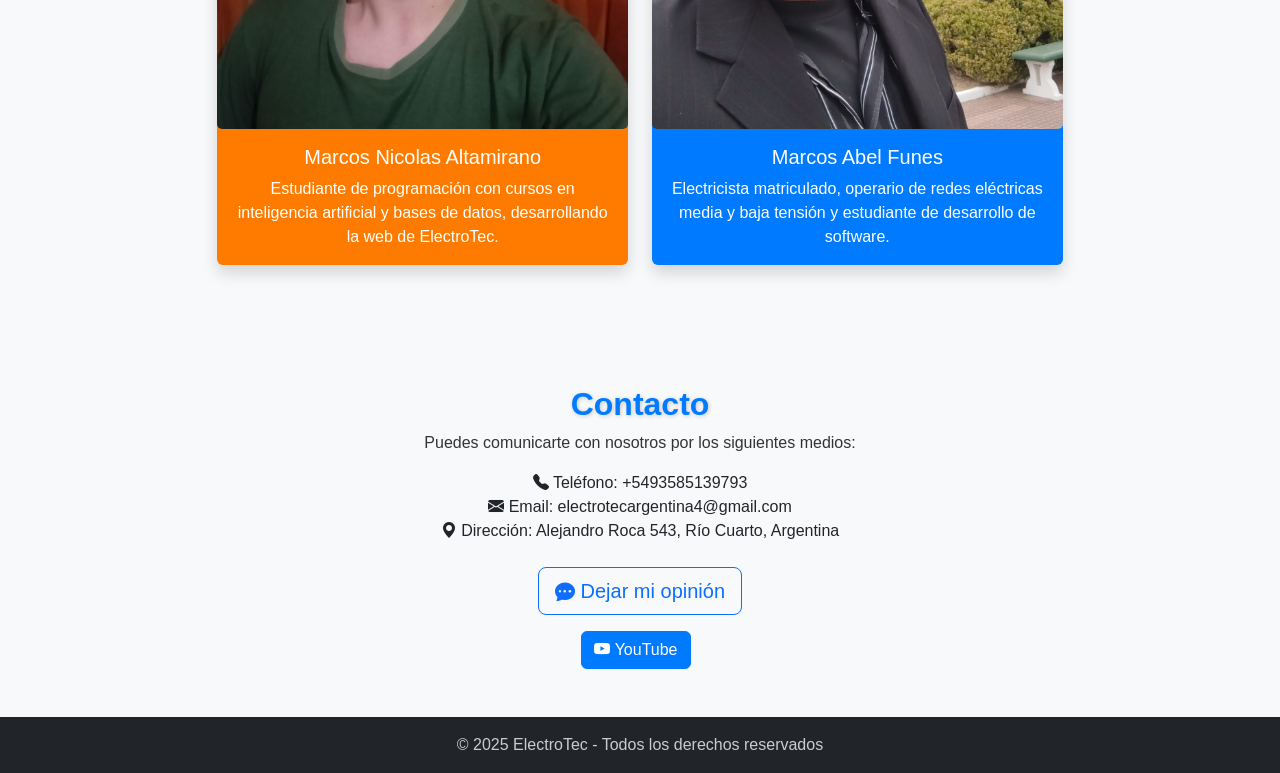
==== commit 007f61e7: "Fusiona cambios remotos con mis cambios locales Merge branch 'main' of github.com:marcosf62/proyecto" ====
--- a/sitio/index.html
+++ b/sitio/index.html
@@ -47,6 +47,10 @@
       </div>
     </nav>
 
+
+
+
+    
     <!--Inicio-->
     <header id="inicio" class="header text-white text-center d-flex align-items-center">
         <div class="container">
@@ -58,12 +62,17 @@
         </div>
     </header>
 
-<!-- Servicios -->
+
+
+
+
+<!-- SERVICIOS -->
 <section id="servicios" class="py-5 text-center">
   <div class="container">
     <h2 class="mb-5" style="color: orange;">Nuestros Servicios</h2>
     <div class="row justify-content-center g-4">
 
+
       <!-- Instalaciones Eléctricas -->
       <article class="col-md-4">
         <div class="card h-100 shadow">
@@ -73,10 +82,11 @@
           <div class="card-body">
             <h4 class="card-title">Instalaciones Eléctricas</h4>
             <p class="card-text">Montaje, reparación y mantenimiento de redes eléctricas.</p>
-            <a href="#instalaciones-detalle" class="btn btn-electrotec mt-3">Ver más</a>
-          </div>
-        </div>
-      </article>
+            <a href="instalacionesElectricas.html" class="btn btn-electrotec mt-3">Ver más</a>
+          </div>
+        </div>
+      </article>
+
 
       <!-- Domótica -->
       <article class="col-md-4">
@@ -87,10 +97,11 @@
           <div class="card-body">
             <h4 class="card-title">Domótica</h4>
             <p class="card-text">Automatización de iluminación, seguridad y climatización.</p>
-            <a href="#domotica-detalle" class="btn btn-electrotec mt-3">Ver más</a>
-          </div>
-        </div>
-      </article>
+            <a href="domotica.html" class="btn btn-electrotec mt-3">Ver más</a>
+          </div>
+        </div>
+      </article>
+
 
       <!-- Mantenimiento -->
       <article class="col-md-4">
@@ -101,77 +112,21 @@
           <div class="card-body">
             <h4 class="card-title">Mantenimiento</h4>
             <p class="card-text">Soporte técnico y revisiones periódicas para empresas y hogares.</p>
-            <a href="#mantenimiento-detalle" class="btn btn-electrotec mt-3">Ver más</a>
-          </div>
-        </div>
-      </article>
-
-    </div>
-  </div>
-</section>
-
-
-
-
-<!-- Detalle Instalaciones Eléctricas -->
-<section id="instalaciones-detalle" class="py-5 bg-light">
-  <div class="container detalle-servicio text-center">
-    <figure class="d-flex justify-content-center align-items-center m-4">
-      <h2 style="color: #ff7b00; margin-right: 0.5rem;">Instalaciones Eléctricas</h2>
-      <i class="bi bi-lightning-charge-fill" style="font-size: 3rem; color:#ff7b00;"></i>
-    </figure>
-    <p>En ElectroTec realizamos instalaciones eléctricas seguras y eficientes, incluyendo:</p>
-    <ul class="list-unstyled">
-      <li>Montaje de redes eléctricas residenciales y comerciales</li>
-      <li>Reparación de fallas y cortocircuitos</li>
-      <li>Actualización de instalaciones antiguas</li>
-      <li>Asesoramiento en eficiencia energética</li>
-    </ul>
-    <a href="cotizadorElectricidad.html" class="btn btn-cotizador mt-3">
-      <i class="bi bi-calculator"></i> Consultar con el cotizador
-    </a>
-  </div>
-</section>
-
-<!-- Detalle Domótica -->
-<section id="domotica-detalle" class="py-5 bg-light">
-  <div class="container detalle-servicio text-center">
-    <figure class="d-flex justify-content-center align-items-center m-4">
-      <h2 style="color: #1e90ff; margin-right: 0.5rem;">Domótica</h2>
-      <i class="bi bi-house-fill" style="font-size: 3rem; color:#1e90ff;"></i>
-    </figure>
-    <p>En ElectroTec ofrecemos soluciones de domótica para mejorar la comodidad y seguridad de tu hogar o empresa:</p>
-    <ul class="list-unstyled">
-      <li>Control inteligente de iluminación y persianas</li>
-      <li>Sistemas de seguridad y cámaras conectadas</li>
-      <li>Automatización de climatización</li>
-      <li>Integración de dispositivos IoT para gestión remota</li>
-    </ul>
-    <a href="cotizadorDomotica.html" class="btn btn-cotizador mt-3">
-      <i class="bi bi-calculator"></i> Consultar con el cotizador
-    </a>
-  </div>
-</section>
-
-<!-- Detalle Mantenimiento -->
-<section id="mantenimiento-detalle" class="py-5 bg-light">
-  <div class="container detalle-servicio text-center">
-    <figure class="d-flex justify-content-center align-items-center m-4">
-      <h2 style="color: #00c2cb; margin-right: 0.5rem;">Mantenimiento</h2>
-      <i class="bi bi-tools" style="font-size: 3rem; color:#00c2cb;"></i>
-    </figure>
-    <p>Ofrecemos servicios de mantenimiento programado y soporte técnico para:</p>
-    <ul class="list-unstyled">
-      <li>Empresas e industrias</li>
-      <li>Hogares y edificios residenciales</li>
-      <li>Inspecciones periódicas de seguridad</li>
-      <li>Revisión y reemplazo de equipos eléctricos</li>
-    </ul>
-    <a href="cotizadorMantenimiento.html" class="btn btn-cotizador mt-3">
-      <i class="bi bi-calculator"></i> Consultar con el cotizador
-    </a>
-  </div>
-</section>
+            <a href="mantenimeinto.html" class="btn btn-electrotec mt-3">Ver más</a>
+          </div>
+        </div>
+      </article>
+
+    </div>
+  </div>
+</section>
+
+
+
+
+
+
+
 
 <!-- Productos -->
 <section id="producto" class="py-5 text-center bg-light">
--- a/sitio/css/estilos.css
+++ b/sitio/css/estilos.css
@@ -198,3 +198,58 @@
   transform: translateX(-5px);
 }
 
+/* Tarjetas de productos */
+.producto-card {
+    height: 350px;                 /* Altura total de la tarjeta */
+    display: flex;
+    flex-direction: column;
+    justify-content: space-between; /* Espacia imagen y texto uniformemente */
+    border-radius: 1rem;           /* Redondeo general de la tarjeta */
+    overflow: hidden;              /* Evita que la imagen sobresalga */
+}
+
+.producto-card img {
+    height: 200px;                 /* Altura fija de la imagen */
+    object-fit: contain;           /* La imagen se ajusta completa sin recortarse */
+    background: rgb(126, 31, 31);             /* Fondo blanco si la imagen no ocupa todo */
+    border-top-left-radius: 1rem;  /* Redondeo superior */
+    border-top-right-radius: 1rem;
+}
+
+.producto-card .card-body {
+    flex-grow: 1;                  /* Hace que el cuerpo ocupe el resto de la tarjeta */
+    display: flex;
+    flex-direction: column;
+    justify-content: center;
+    padding: 1rem;
+}
+
+
+/* Sección Productos con fondo eléctrico */
+#productos {
+    background-image: url('../img/fondoProductos.jpg'); /* ruta relativa desde el CSS */
+    background-size: cover;            /* la imagen cubre todo el área */
+    background-position: center;       /* centrada */
+    background-attachment: fixed;      /* fija al hacer scroll */
+    padding: 5rem 0;                   /* espacio superior e inferior */
+    position: relative;                /* para overlay */
+    color: #fff;                       /* texto blanco */
+}
+
+/* Overlay semitransparente para mejorar contraste */
+#productos::before {
+    content: "";
+    position: absolute;
+    top: 0;
+    left: 0;
+    width: 100%;
+    height: 100%;
+    background: rgba(0,0,0,0.3); /* oscurece un poco la imagen */
+    z-index: 1;
+}
+
+/* Contenido de la sección por encima del overlay */
+#productos .container {
+    position: relative;
+    z-index: 2;
+}
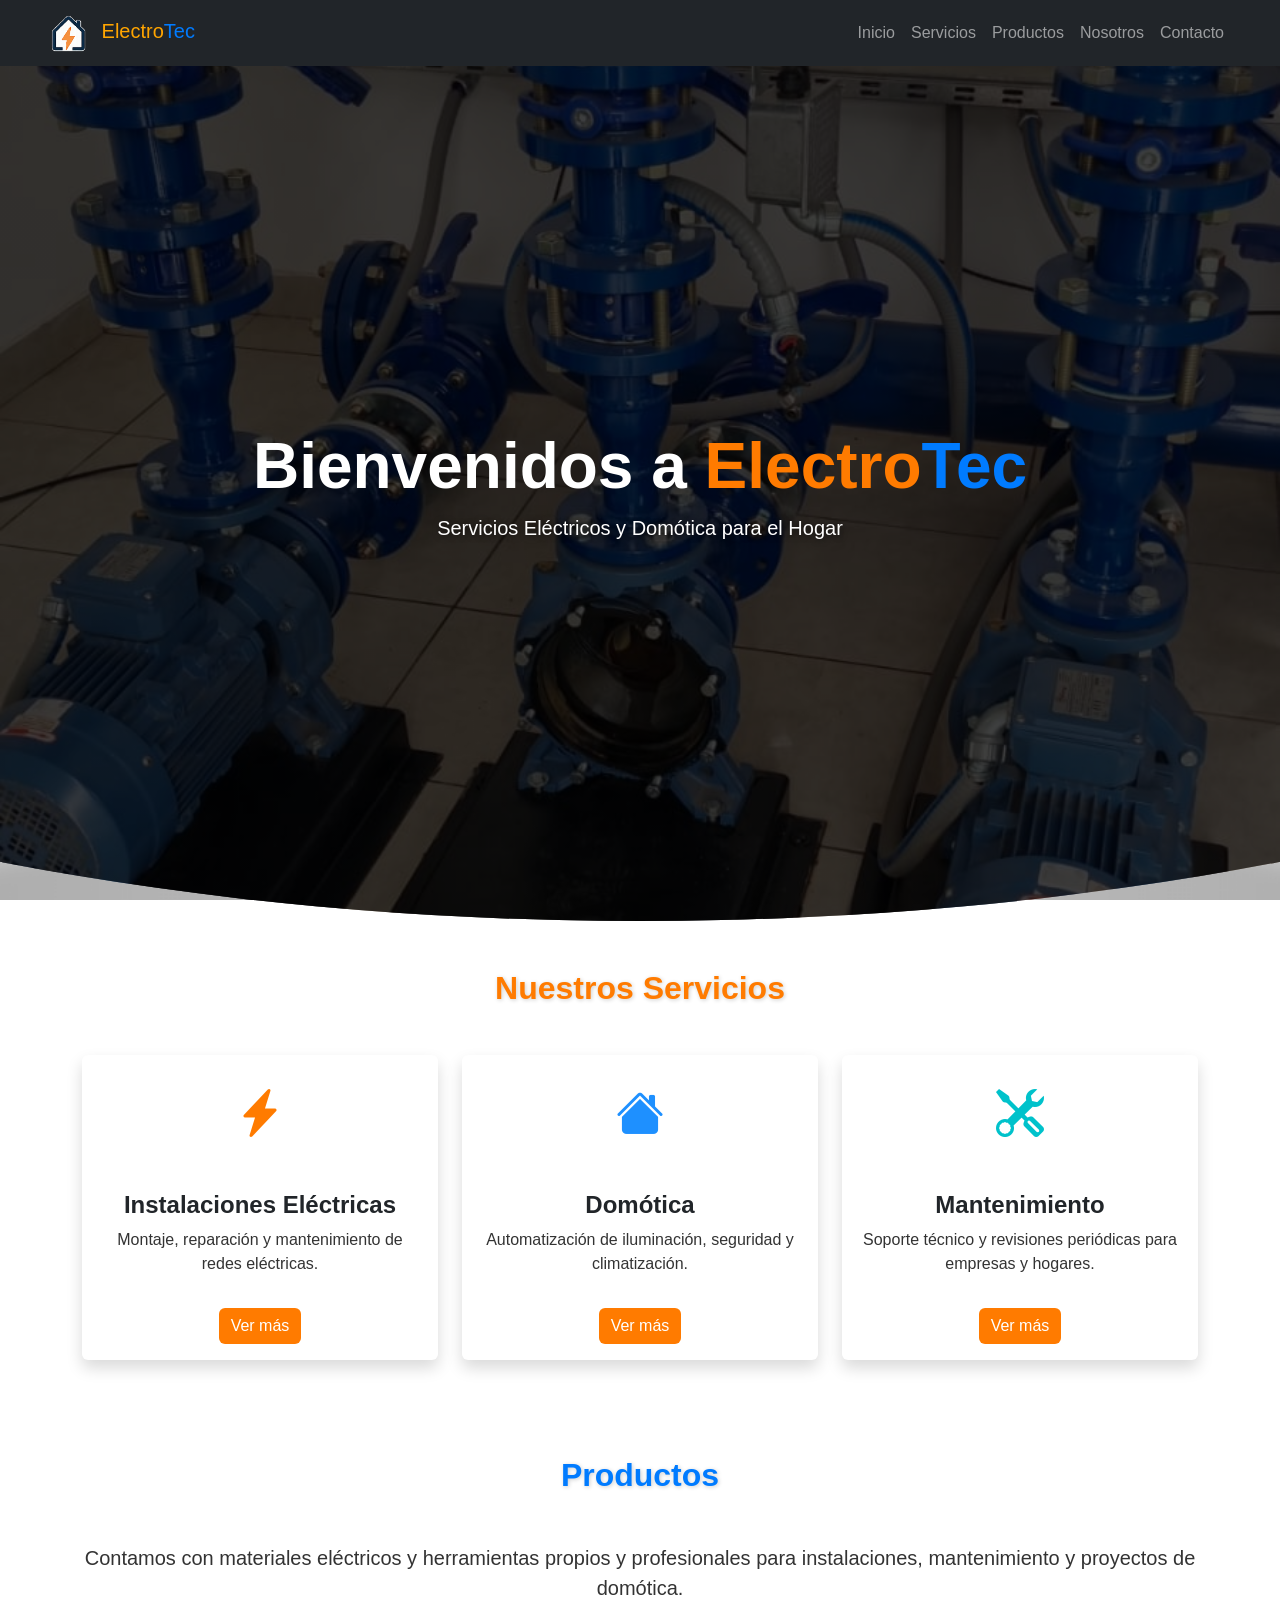
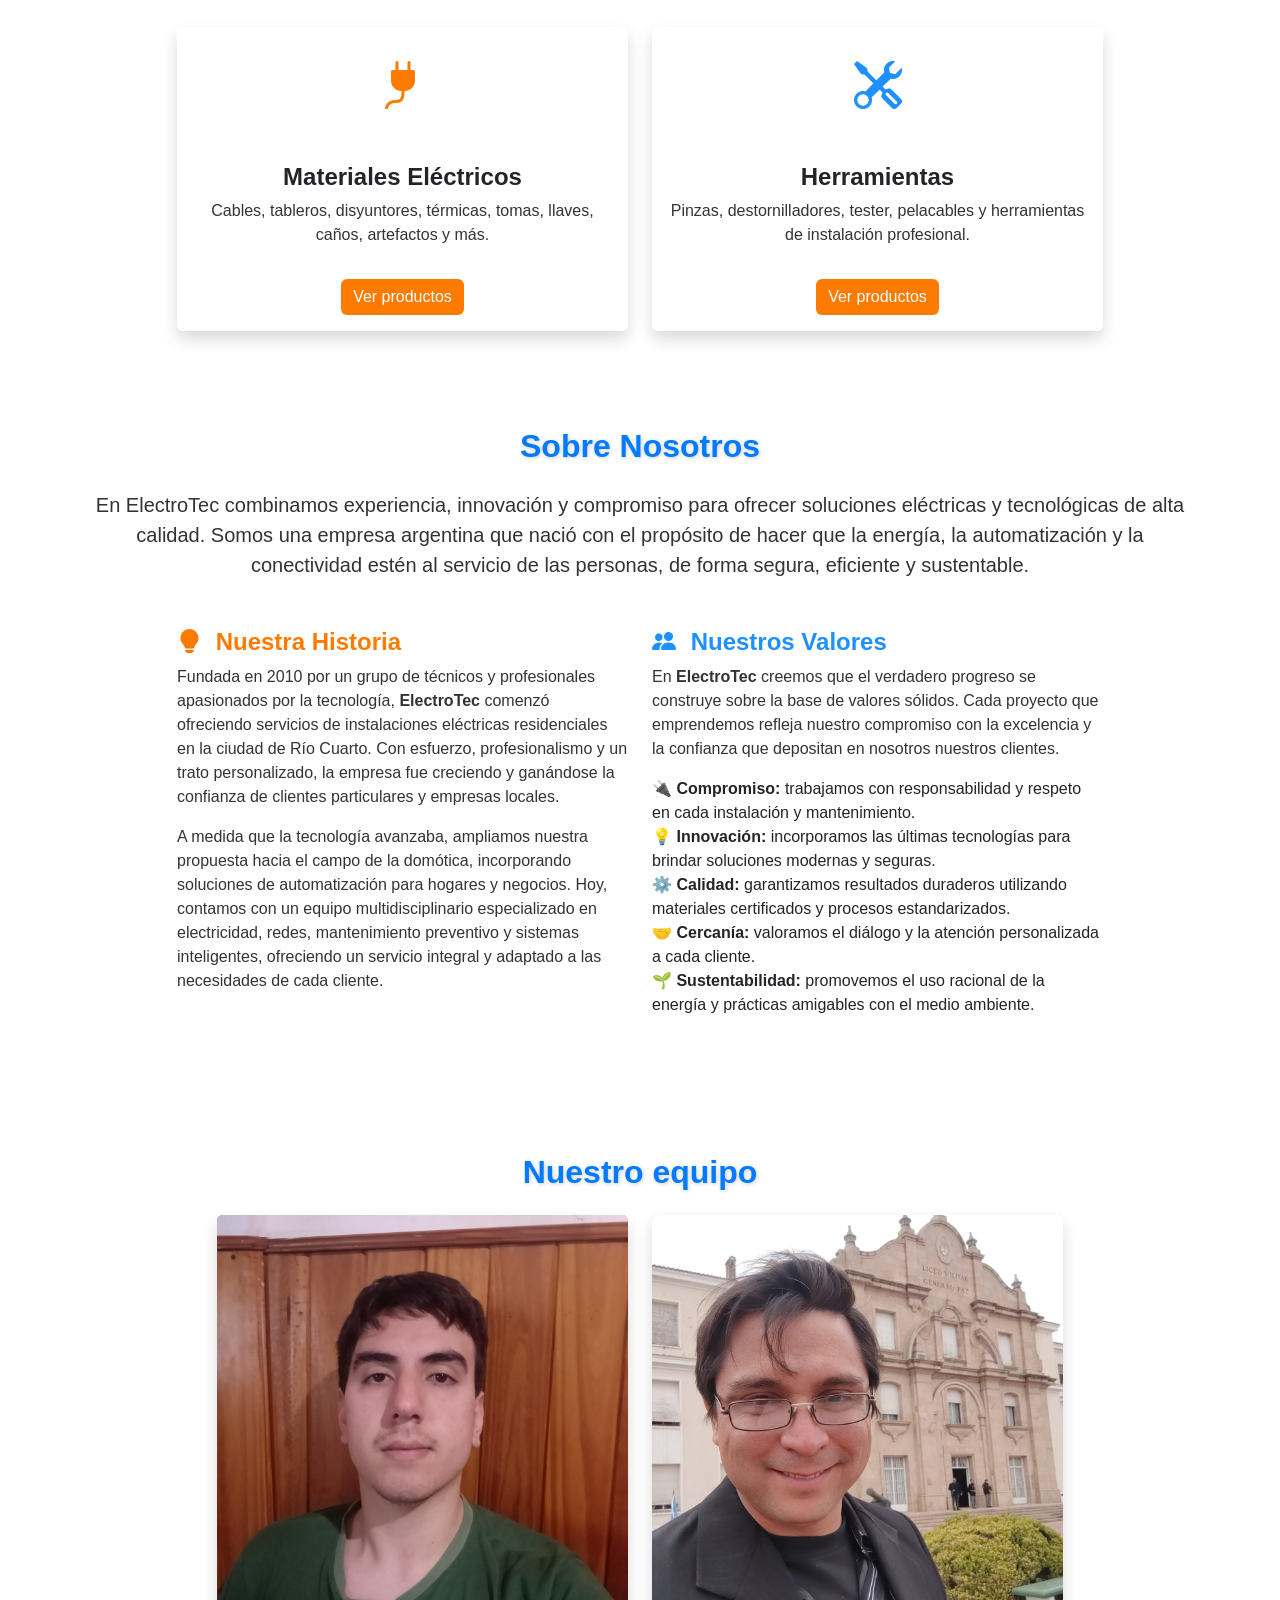
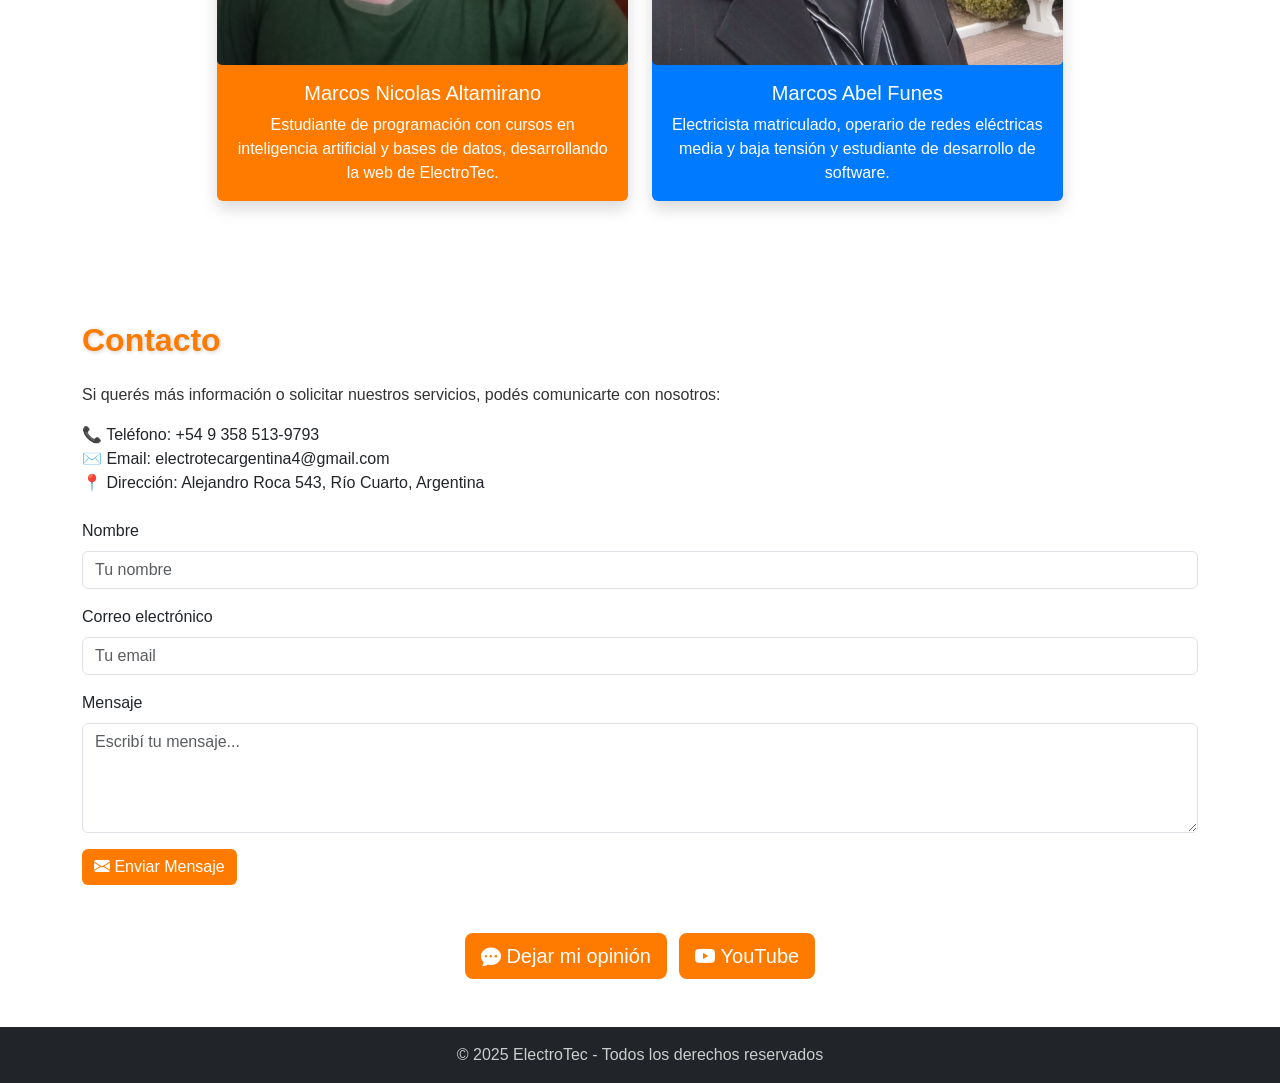
==== commit 6c7af5e2: "Actualizar sección Domótica e instalaciones eléctricas" ====
--- a/sitio/index.html
+++ b/sitio/index.html
@@ -9,19 +9,26 @@
     <link rel="stylesheet" href="css/estilos.css">
     <link rel="stylesheet" href="https://cdn.jsdelivr.net/npm/bootstrap-icons@1.11.1/font/bootstrap-icons.css">
 
-    <style>
-      /* Efecto hover en iconos de detalle de servicios */
-      .detalle-servicio i {
-        transition: all 0.3s ease;
-      }
-
-      .detalle-servicio i:hover {
-        transform: scale(1.2);
-        color: #ff7b00;
-      }
-    </style>
+  <style>
+    /* Fondo blanco para todo el sitio */
+    body {
+      background-color: white !important;
+    }
+
+    /* Efecto hover en iconos de detalle de servicios */
+    .detalle-servicio i {
+      transition: all 0.3s ease;
+    }
+
+    .detalle-servicio i:hover {
+      transform: scale(1.2);
+      color: #ff7b00;
+    }
+
+  </style>
+
+
 </head>
-<body>
 
     <!-- barra de navegacion-->
     <nav class="navbar navbar-expand-lg navbar-dark bg-dark">
@@ -69,7 +76,7 @@
 <!-- SERVICIOS -->
 <section id="servicios" class="py-5 text-center">
   <div class="container">
-    <h2 class="mb-5" style="color: orange;">Nuestros Servicios</h2>
+    <h2 class="mb-5" style="color: #ff7b00;">Nuestros Servicios</h2>
     <div class="row justify-content-center g-4">
 
 
@@ -129,7 +136,7 @@
 
 
 <!-- Productos -->
-<section id="producto" class="py-5 text-center bg-light">
+<section id="producto" class="py-5 text-center">
   <div class="container">
     <h2 class="mb-5" style="color: #007bff;">Productos</h2>
     <p class="lead mb-4">
@@ -174,7 +181,8 @@
 
 
 <!-- Sobre Nosotros -->
-<section id="nosotros" style="background-color: #e6f0ff; padding: 5rem 0;">
+<section id="nosotros" class="py-5">
+
   <div class="container text-center">
     <h2 class="mb-4" style="color: #007bff;">Sobre Nosotros</h2>
     <p class="lead mb-5">
@@ -225,7 +233,8 @@
 
 
 <!-- Equipo -->
-<section id="equipo" class="py-5 bg-light text-center">
+<section id="equipo" class="py-5 text-center">
+
   <h2 class="mb-4" style="color: #007bff;">Nuestro equipo</h2>
   <div class="row justify-content-center">
 
@@ -256,29 +265,46 @@
 
 
 <!-- Contacto -->
-<section id="contacto" class="py-5 text-center bg-light">
-  <h2 style="color:#007bff;">Contacto</h2>
-  <p>Puedes comunicarte con nosotros por los siguientes medios:</p>
-
-  <ul class="list-unstyled">
-    <li><i class="bi bi-telephone-fill"></i> Teléfono: +5493585139793</li>
-    <li><i class="bi bi-envelope-fill"></i> Email: electrotecargentina4@gmail.com</li>
-    <li><i class="bi bi-geo-alt-fill"></i> Dirección: Alejandro Roca 543, Río Cuarto, Argentina</li>
-  </ul>
-
-  <!-- Botón para el formulario -->
-  <div class="mt-4">
-    <a href="opiniones.html" class="btn btn-outline-primary btn-lg">
-      <i class="bi bi-chat-dots-fill"></i> Dejar mi opinión
-    </a>
-  </div>
-
-  <div class="mt-3">
-    <a href="https://www.youtube.com/@ElectroTecArg" target="_blank" class="btn btn-primary me-2 btn-youtube">
-      <i class="bi bi-youtube"></i> YouTube
-    </a>
-  </div>
-</section>
+  <section id="contacto" class="container py-5">
+    <h2 class="mb-4" style="color: #ff7b00;">Contacto</h2>
+
+    <p>Si querés más información o solicitar nuestros servicios, podés comunicarte con nosotros:</p>
+
+    <ul class="list-unstyled">
+      <li>📞 Teléfono: +54 9 358 513-9793</li>
+      <li>✉️ Email: electrotecargentina4@gmail.com</li>
+      <li>📍 Dirección: Alejandro Roca 543, Río Cuarto, Argentina</li>
+    </ul>
+
+    <form id="formContacto" class="mt-4">
+      <div class="mb-3">
+        <label for="nombre" class="form-label">Nombre</label>
+        <input type="text" class="form-control" id="nombre" placeholder="Tu nombre" required>
+      </div>
+      <div class="mb-3">
+        <label for="email" class="form-label">Correo electrónico</label>
+        <input type="email" class="form-control" id="email" placeholder="Tu email" required>
+      </div>
+      <div class="mb-3">
+        <label for="mensaje" class="form-label">Mensaje</label>
+        <textarea class="form-control" id="mensaje" rows="4" placeholder="Escribí tu mensaje..." required></textarea>
+      </div>
+      <button type="submit" class="btn btn-electrotec">
+        <i class="bi bi-envelope-fill"></i> Enviar Mensaje
+      </button>
+    </form>
+
+    <!-- Botones centrados -->
+    <div class="text-center mt-5">
+      <a href="opiniones.html" class="btn btn-electrotec btn-lg me-2">
+        <i class="bi bi-chat-dots-fill"></i> Dejar mi opinión
+      </a>
+      <a href="https://www.youtube.com/@ElectroTecArg" target="_blank" class="btn btn-electrotec btn-lg">
+        <i class="bi bi-youtube"></i> YouTube
+      </a>
+    </div>
+
+  </section>
 
 <style>
   /* Efecto hover solo para el botón de YouTube */
--- a/sitio/css/estilos.css
+++ b/sitio/css/estilos.css
@@ -1,9 +1,14 @@
 /*Tipografía y colores*/
+
+
 body {
   font-family: 'Montserrat', sans-serif;
-  scroll-behavior: smooth; /* scroll suave */
-  background-color: #baebe7; /* color de fondo ligeramente más oscuro que blanco */
-}
+  scroll-behavior: smooth;
+  background: url("../img/fondo1.png") no-repeat center center fixed;
+  background-size: cover;
+  background-attachment: fixed;
+}
+
 
 h1, h2, h3, h4 {
   font-weight: 700;
@@ -37,16 +42,22 @@
   background-color: var(--color-oscuro);
 }
 
-/*Header con imagen de fondo*/
+/* Header con imagen de fondo */
 .header {
-  background: url("../img/bombas.jpeg") no-repeat center center/cover;
-  height: 95vh; 
+  position: relative;
+  height: 95vh;
   display: flex;
   align-items: center;
   justify-content: center;
-  position: relative;
   color: white;
-}
+
+  background: linear-gradient(rgba(0, 0, 0, 0.5), rgba(0, 0, 0, 0.5)),
+              url("../img/bombas.jpeg") no-repeat center center/cover;
+
+  /* curva inferior */
+  clip-path: ellipse(130% 90% at 50% 10%);
+}
+
 
 .header::before {
   content: "";
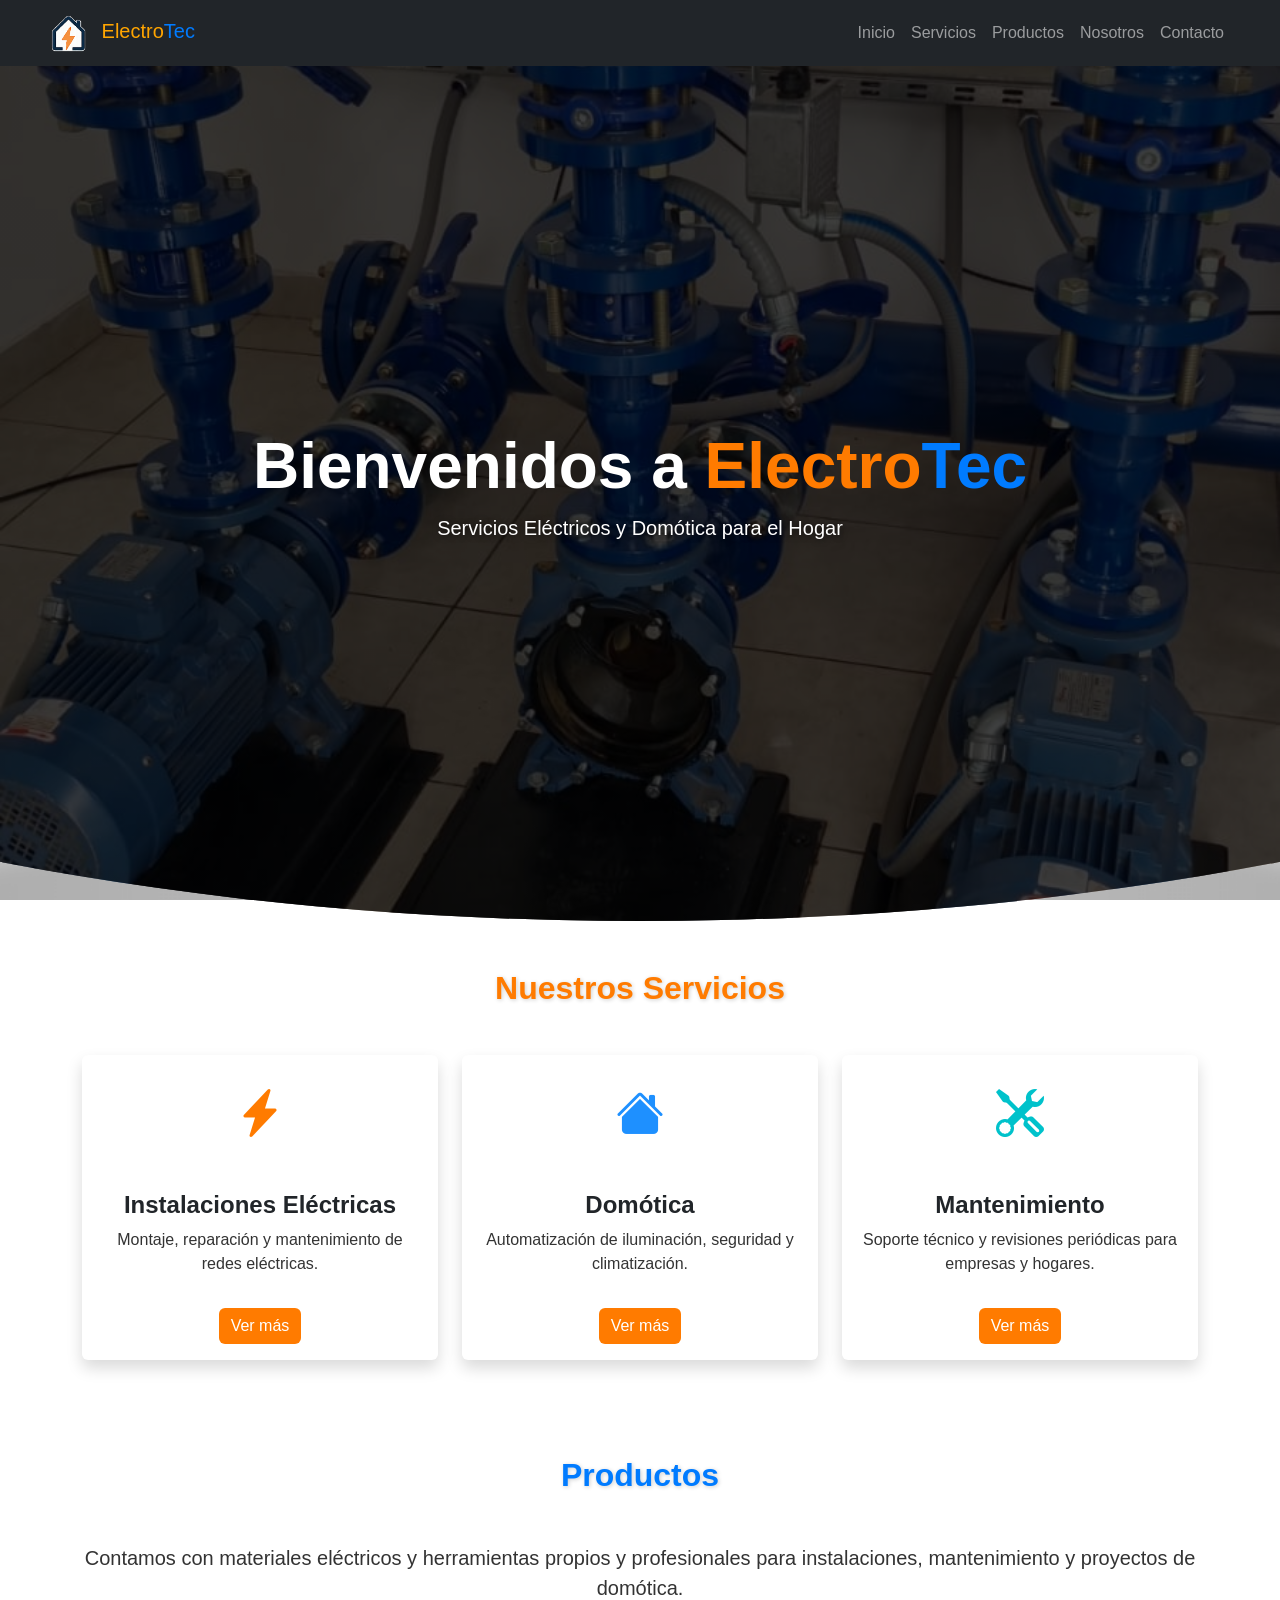
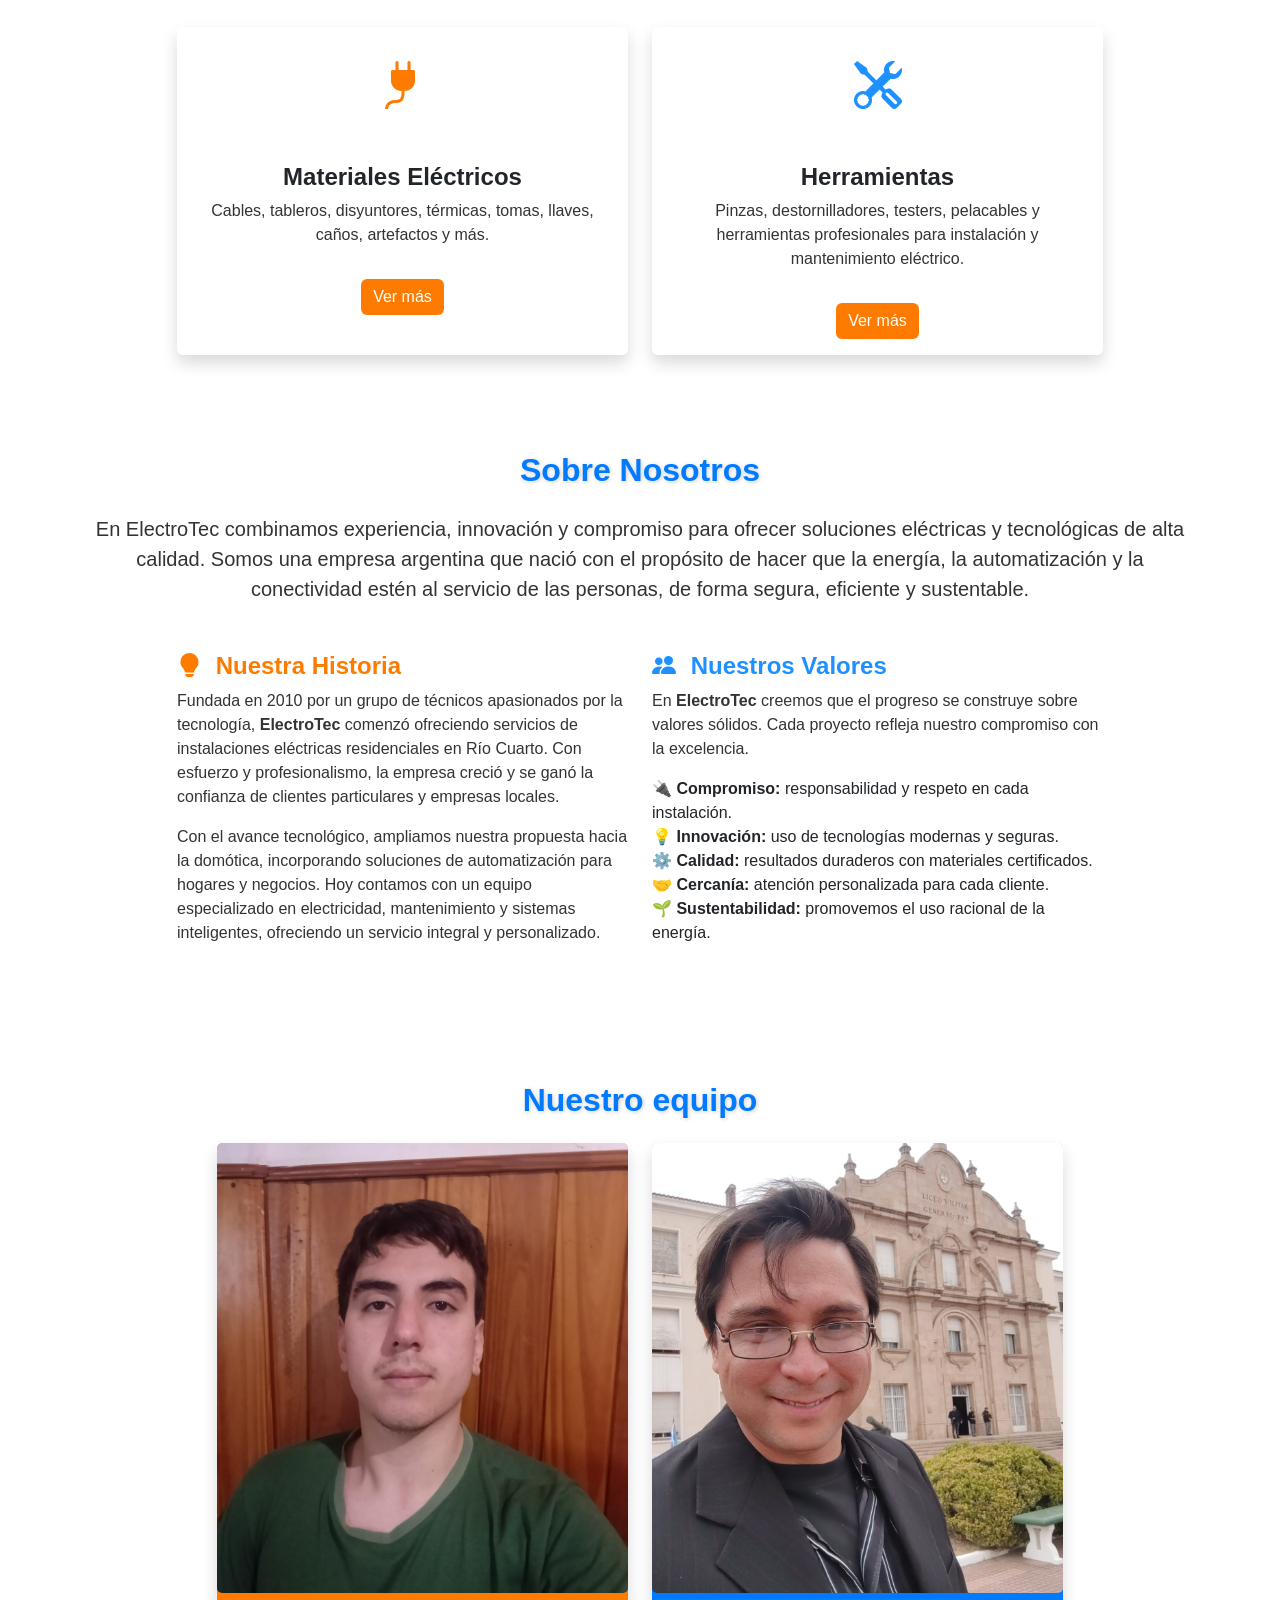
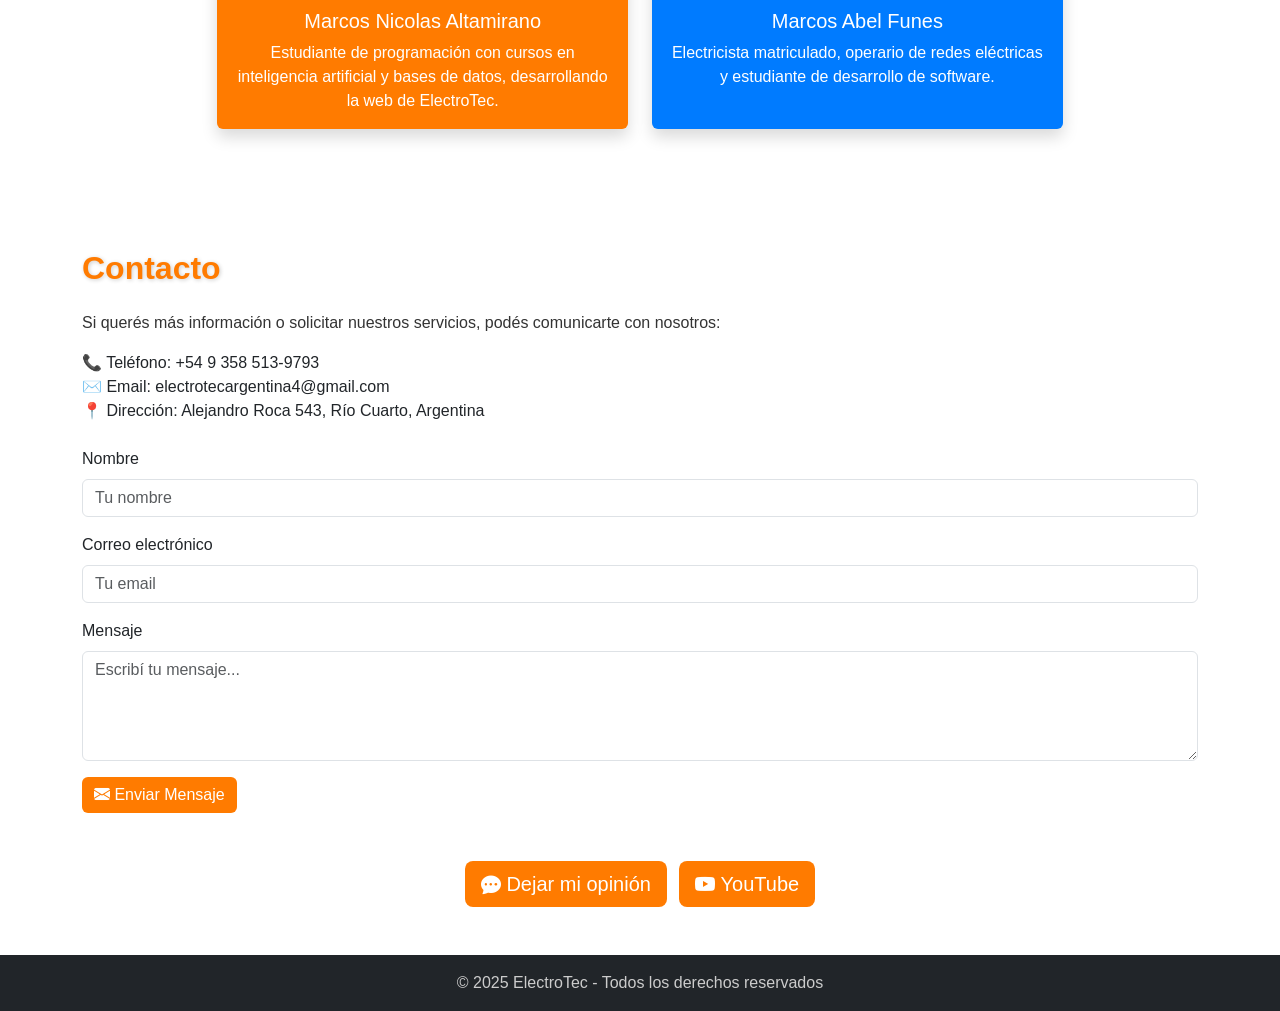
==== commit d859c53a: "Actualización: nuevas secciones, corrección de navegación e imágenes" ====
--- a/sitio/index.html
+++ b/sitio/index.html
@@ -1,21 +1,19 @@
 <!DOCTYPE html>
-<html lang="en">
+<html lang="es">
 <head>
-    <meta charset="UTF-8">
-    <meta name="viewport" content="width=device-width, initial-scale=1.0">
-    <title>ElectroTec - Servicios eléctricos y domótica</title>
-    <link rel="icon" type="image/png" href="img/favicon.png">
-    <link href="https://cdn.jsdelivr.net/npm/bootstrap@5.3.2/dist/css/bootstrap.min.css" rel="stylesheet">
-    <link rel="stylesheet" href="css/estilos.css">
-    <link rel="stylesheet" href="https://cdn.jsdelivr.net/npm/bootstrap-icons@1.11.1/font/bootstrap-icons.css">
+  <meta charset="UTF-8">
+  <meta name="viewport" content="width=device-width, initial-scale=1.0">
+  <title>ElectroTec - Servicios eléctricos y domótica</title>
+  <link rel="icon" type="image/png" href="img/favicon.png">
+  <link href="https://cdn.jsdelivr.net/npm/bootstrap@5.3.2/dist/css/bootstrap.min.css" rel="stylesheet">
+  <link rel="stylesheet" href="css/estilos.css">
+  <link rel="stylesheet" href="https://cdn.jsdelivr.net/npm/bootstrap-icons@1.11.1/font/bootstrap-icons.css">
 
   <style>
-    /* Fondo blanco para todo el sitio */
     body {
       background-color: white !important;
     }
 
-    /* Efecto hover en iconos de detalle de servicios */
     .detalle-servicio i {
       transition: all 0.3s ease;
     }
@@ -25,246 +23,218 @@
       color: #ff7b00;
     }
 
+    html {
+      scroll-behavior: smooth;
+    }
   </style>
-
-
 </head>
 
-    <!-- barra de navegacion-->
-    <nav class="navbar navbar-expand-lg navbar-dark bg-dark">
-      <div class="container-fluid px-5">
-        <a class="navbar-brand" href="#inicio">
-            <img src="img/logo.png" alt="ElectroTec Logo" width="40" height="40" class="me-2">
-            <span style="color: orange;">Electro</span><span style="color: #007bff;">Tec</span>
-        </a>
-
-        <button class="navbar-toggler" type="button" data-bs-toggle="collapse" data-bs-target="#menu">
-            <span class="navbar-toggler-icon"></span>
-        </button>
-
-        <div class="collapse navbar-collapse" id="menu">
-            <ul class="navbar-nav ms-auto">
-                <li class="nav-item"><a class="nav-link" href="#inicio">Inicio</a></li>
-                <li class="nav-item"><a class="nav-link" href="#servicios">Servicios</a></li>
-                <li class="nav-item"><a class="nav-link" href="#producto">Productos</a></li>
-                <li class="nav-item"><a class="nav-link" href="#nosotros">Nosotros</a></li>
-                <li class="nav-item"><a class="nav-link" href="#contacto">Contacto</a></li>
-            </ul>
+<body>
+  <!-- Barra de navegación -->
+  <nav class="navbar navbar-expand-lg navbar-dark bg-dark">
+    <div class="container-fluid px-5">
+      <a class="navbar-brand" href="#inicio">
+        <img src="img/logo.png" alt="ElectroTec Logo" width="40" height="40" class="me-2">
+        <span style="color: orange;">Electro</span><span style="color: #007bff;">Tec</span>
+      </a>
+
+      <button class="navbar-toggler" type="button" data-bs-toggle="collapse" data-bs-target="#menu">
+        <span class="navbar-toggler-icon"></span>
+      </button>
+
+      <div class="collapse navbar-collapse" id="menu">
+        <ul class="navbar-nav ms-auto">
+          <li class="nav-item"><a class="nav-link" href="#inicio">Inicio</a></li>
+          <li class="nav-item"><a class="nav-link" href="#servicios">Servicios</a></li>
+          <li class="nav-item"><a class="nav-link" href="#producto">Productos</a></li>
+          <li class="nav-item"><a class="nav-link" href="#nosotros">Nosotros</a></li>
+          <li class="nav-item"><a class="nav-link" href="#contacto">Contacto</a></li>
+        </ul>
+      </div>
+    </div>
+  </nav>
+
+  <!-- Inicio -->
+  <header id="inicio" class="header text-white text-center d-flex align-items-center" style="min-height: 220px;">
+    <div class="container">
+      <h1 class="display-3 fw-bold titulo-principal">
+        <span class="bienvenidos">Bienvenidos a</span>
+        <span class="electro">Electro</span><span class="tec">Tec</span>
+      </h1>
+      <p class="lead subtitulo">Servicios Eléctricos y Domótica para el Hogar</p>
+    </div>
+  </header>
+
+  <!-- Servicios -->
+  <section id="servicios" class="py-5 text-center">
+    <div class="container">
+      <h2 class="mb-5" style="color: #ff7b00;">Nuestros Servicios</h2>
+      <div class="row justify-content-center g-4">
+
+        <!-- Instalaciones Eléctricas -->
+        <article class="col-md-4">
+          <div class="card h-100 shadow">
+            <figure class="m-4">
+              <i class="bi bi-lightning-charge-fill" style="font-size: 3rem; color:#ff7b00;"></i>
+            </figure>
+            <div class="card-body">
+              <h4 class="card-title">Instalaciones Eléctricas</h4>
+              <p class="card-text">Montaje, reparación y mantenimiento de redes eléctricas.</p>
+              <a href="instalacionesElectricas.html" class="btn btn-electrotec mt-3">Ver más</a>
+            </div>
+          </div>
+        </article>
+
+        <!-- Domótica -->
+        <article class="col-md-4">
+          <div class="card h-100 shadow">
+            <figure class="m-4">
+              <i class="bi bi-house-fill" style="font-size: 3rem; color:#1e90ff;"></i>
+            </figure>
+            <div class="card-body">
+              <h4 class="card-title">Domótica</h4>
+              <p class="card-text">Automatización de iluminación, seguridad y climatización.</p>
+              <a href="domotica.html" class="btn btn-electrotec mt-3">Ver más</a>
+            </div>
+          </div>
+        </article>
+
+        <!-- Mantenimiento -->
+        <article class="col-md-4">
+          <div class="card h-100 shadow">
+            <figure class="m-4">
+              <i class="bi bi-tools" style="font-size: 3rem; color:#00c2cb;"></i>
+            </figure>
+            <div class="card-body">
+              <h4 class="card-title">Mantenimiento</h4>
+              <p class="card-text">Soporte técnico y revisiones periódicas para empresas y hogares.</p>
+              <a href="mantenimiento.html" class="btn btn-electrotec mt-3">Ver más</a>
+            </div>
+          </div>
+        </article>
+
+      </div>
+    </div>
+  </section>
+
+  <!-- Productos -->
+  <section id="producto" class="py-5 text-center">
+    <div class="container">
+      <h2 class="mb-5" style="color: #007bff;">Productos</h2>
+      <p class="lead mb-4">
+        Contamos con materiales eléctricos y herramientas propios y profesionales para instalaciones, mantenimiento y proyectos de domótica.
+      </p>
+
+      <div class="row justify-content-center g-4">
+
+        <!-- Materiales eléctricos -->
+        <article id="materiales" class="col-md-5">
+          <div class="card h-100 shadow">
+            <figure class="m-4">
+              <i class="bi bi-plug-fill" style="font-size: 3rem; color:#ff7b00;"></i>
+            </figure>
+            <div class="card-body">
+              <h4 class="card-title">Materiales Eléctricos</h4>
+              <p class="card-text">
+                Cables, tableros, disyuntores, térmicas, tomas, llaves, caños, artefactos y más.
+              </p>
+              <a href="materialesElectricos.html" class="btn btn-electrotec mt-3">Ver más</a>
+            </div>
+          </div>
+        </article>
+
+        <!-- Herramientas -->
+        <article id="herramientas" class="col-md-5">
+          <div class="card h-100 shadow">
+            <figure class="m-4">
+              <i class="bi bi-tools" style="font-size: 3rem; color:#1e90ff;"></i>
+            </figure>
+            <div class="card-body">
+              <h4 class="card-title">Herramientas</h4>
+              <p class="card-text">
+                Pinzas, destornilladores, testers, pelacables y herramientas profesionales para instalación y mantenimiento eléctrico.
+              </p>
+              <a href="herramientas.html" class="btn btn-electrotec mt-3">Ver más</a>
+            </div>
+          </div>
+        </article>
+
+      </div>
+    </div>
+  </section>
+
+  <!-- Sobre Nosotros -->
+  <section id="nosotros" class="py-5">
+    <div class="container text-center">
+      <h2 class="mb-4" style="color: #007bff;">Sobre Nosotros</h2>
+      <p class="lead mb-5">
+        En <strong>ElectroTec</strong> combinamos experiencia, innovación y compromiso para ofrecer soluciones eléctricas y tecnológicas de alta calidad.
+        Somos una empresa argentina que nació con el propósito de hacer que la energía, la automatización y la conectividad estén al servicio de las personas,
+        de forma segura, eficiente y sustentable.
+      </p>
+
+      <div class="row justify-content-center text-start">
+        <div class="col-md-5 mb-4">
+          <h4 style="color: #ff7b00;">
+            <i class="bi bi-lightbulb-fill me-2"></i> Nuestra Historia
+          </h4>
+          <p>
+            Fundada en 2010 por un grupo de técnicos apasionados por la tecnología,
+            <strong>ElectroTec</strong> comenzó ofreciendo servicios de instalaciones eléctricas residenciales en Río Cuarto.
+            Con esfuerzo y profesionalismo, la empresa creció y se ganó la confianza de clientes particulares y empresas locales.
+          </p>
+          <p>
+            Con el avance tecnológico, ampliamos nuestra propuesta hacia la domótica, incorporando soluciones de automatización para hogares y negocios.
+            Hoy contamos con un equipo especializado en electricidad, mantenimiento y sistemas inteligentes, ofreciendo un servicio integral y personalizado.
+          </p>
         </div>
-      </div>
-    </nav>
-
-
-
-
-    
-    <!--Inicio-->
-    <header id="inicio" class="header text-white text-center d-flex align-items-center">
-        <div class="container">
-            <h1 class="display-3 fw-bold titulo-principal">
-              <span class="bienvenidos">Bienvenidos a</span> 
-              <span class="electro">Electro</span><span class="tec">Tec</span>
-            </h1>
-            <p class="lead subtitulo">Servicios Eléctricos y Domótica para el Hogar</p>
+
+        <div class="col-md-5 mb-4">
+          <h4 style="color: #1e90ff;">
+            <i class="bi bi-people-fill me-2"></i> Nuestros Valores
+          </h4>
+          <p>
+            En <strong>ElectroTec</strong> creemos que el progreso se construye sobre valores sólidos. Cada proyecto refleja nuestro compromiso con la excelencia.
+          </p>
+          <ul class="list-unstyled">
+            <li><strong>🔌 Compromiso:</strong> responsabilidad y respeto en cada instalación.</li>
+            <li><strong>💡 Innovación:</strong> uso de tecnologías modernas y seguras.</li>
+            <li><strong>⚙️ Calidad:</strong> resultados duraderos con materiales certificados.</li>
+            <li><strong>🤝 Cercanía:</strong> atención personalizada para cada cliente.</li>
+            <li><strong>🌱 Sustentabilidad:</strong> promovemos el uso racional de la energía.</li>
+          </ul>
         </div>
-    </header>
-
-
-
-
-
-<!-- SERVICIOS -->
-<section id="servicios" class="py-5 text-center">
-  <div class="container">
-    <h2 class="mb-5" style="color: #ff7b00;">Nuestros Servicios</h2>
-    <div class="row justify-content-center g-4">
-
-
-      <!-- Instalaciones Eléctricas -->
-      <article class="col-md-4">
-        <div class="card h-100 shadow">
-          <figure class="m-4">
-            <i class="bi bi-lightning-charge-fill" style="font-size: 3rem; color:#ff7b00;"></i>
-          </figure>
+      </div>
+    </div>
+  </section>
+
+  <!-- Equipo -->
+  <section id="equipo" class="py-5 text-center">
+    <h2 class="mb-4" style="color: #007bff;">Nuestro equipo</h2>
+    <div class="row justify-content-center">
+      <div class="col-md-4 mb-4">
+        <div class="card h-100 shadow equipo-naranja text-white">
+          <img src="img/altamirano.jpeg" class="card-img-top" alt="Marcos Nicolas Altamirano">
           <div class="card-body">
-            <h4 class="card-title">Instalaciones Eléctricas</h4>
-            <p class="card-text">Montaje, reparación y mantenimiento de redes eléctricas.</p>
-            <a href="instalacionesElectricas.html" class="btn btn-electrotec mt-3">Ver más</a>
+            <h5 class="card-title">Marcos Nicolas Altamirano</h5>
+            <p class="card-text text-white">Estudiante de programación con cursos en inteligencia artificial y bases de datos, desarrollando la web de ElectroTec.</p>
           </div>
         </div>
-      </article>
-
-
-      <!-- Domótica -->
-      <article class="col-md-4">
-        <div class="card h-100 shadow">
-          <figure class="m-4">
-            <i class="bi bi-house-fill" style="font-size: 3rem; color:#1e90ff;"></i>
-          </figure>
+      </div>
+
+      <div class="col-md-4 mb-4">
+        <div class="card h-100 shadow equipo-azul text-white">
+          <img src="img/funes.jpeg" class="card-img-top" alt="Marcos Abel Funes">
           <div class="card-body">
-            <h4 class="card-title">Domótica</h4>
-            <p class="card-text">Automatización de iluminación, seguridad y climatización.</p>
-            <a href="domotica.html" class="btn btn-electrotec mt-3">Ver más</a>
+            <h5 class="card-title">Marcos Abel Funes</h5>
+            <p class="card-text text-white">Electricista matriculado, operario de redes eléctricas y estudiante de desarrollo de software.</p>
           </div>
         </div>
-      </article>
-
-
-      <!-- Mantenimiento -->
-      <article class="col-md-4">
-        <div class="card h-100 shadow">
-          <figure class="m-4">
-            <i class="bi bi-tools" style="font-size: 3rem; color:#00c2cb;"></i>
-          </figure>
-          <div class="card-body">
-            <h4 class="card-title">Mantenimiento</h4>
-            <p class="card-text">Soporte técnico y revisiones periódicas para empresas y hogares.</p>
-            <a href="mantenimeinto.html" class="btn btn-electrotec mt-3">Ver más</a>
-          </div>
-        </div>
-      </article>
-
-    </div>
-  </div>
-</section>
-
-
-
-
-
-
-
-
-<!-- Productos -->
-<section id="producto" class="py-5 text-center">
-  <div class="container">
-    <h2 class="mb-5" style="color: #007bff;">Productos</h2>
-    <p class="lead mb-4">
-      Contamos con materiales eléctricos y herramientas propios y profesionales para instalaciones, mantenimiento y proyectos de domótica.
-    </p>
-
-    <div class="row justify-content-center g-4">
-
-      <!-- Materiales eléctricos -->
-      <article class="col-md-5">
-        <div class="card h-100 shadow">
-          <figure class="m-4">
-            <i class="bi bi-plug-fill" style="font-size: 3rem; color:#ff7b00;"></i>
-          </figure>
-          <div class="card-body">
-            <h4 class="card-title">Materiales Eléctricos</h4>
-            <p class="card-text">Cables, tableros, disyuntores, térmicas, tomas, llaves, caños, artefactos y más.</p>
-            <a href="productos.html" class="btn btn-electrotec mt-3">Ver productos</a>
-          </div>
-        </div>
-      </article>
-
-      <!-- Herramientas -->
-      <article class="col-md-5">
-        <div class="card h-100 shadow">
-          <figure class="m-4">
-            <i class="bi bi-tools" style="font-size: 3rem; color:#1e90ff;"></i>
-          </figure>
-          <div class="card-body">
-            <h4 class="card-title">Herramientas</h4>
-            <p class="card-text">Pinzas, destornilladores, tester, pelacables y herramientas de instalación profesional.</p>
-            <a href="productos.html" class="btn btn-electrotec mt-3">Ver productos</a>
-          </div>
-        </div>
-      </article>
-
-    </div>
-  </div>
-</section>
-
-
-
-
-<!-- Sobre Nosotros -->
-<section id="nosotros" class="py-5">
-
-  <div class="container text-center">
-    <h2 class="mb-4" style="color: #007bff;">Sobre Nosotros</h2>
-    <p class="lead mb-5">
-      En <strong>ElectroTec</strong> combinamos experiencia, innovación y compromiso para ofrecer soluciones eléctricas y tecnológicas de alta calidad. 
-      Somos una empresa argentina que nació con el propósito de hacer que la energía, la automatización y la conectividad estén al servicio de las personas, 
-      de forma segura, eficiente y sustentable.
-    </p>
-
-    <div class="row justify-content-center text-start">
-      <!-- Historia -->
-      <div class="col-md-5 mb-4">
-        <h4 style="color: #ff7b00;">
-          <i class="bi bi-lightbulb-fill me-2"></i> Nuestra Historia
-        </h4>
-        <p>
-          Fundada en 2010 por un grupo de técnicos y profesionales apasionados por la tecnología, 
-          <strong>ElectroTec</strong> comenzó ofreciendo servicios de instalaciones eléctricas residenciales en la ciudad de Río Cuarto. 
-          Con esfuerzo, profesionalismo y un trato personalizado, la empresa fue creciendo y ganándose la confianza de clientes particulares y empresas locales.
-        </p>
-        <p>
-          A medida que la tecnología avanzaba, ampliamos nuestra propuesta hacia el campo de la domótica, incorporando soluciones de automatización 
-          para hogares y negocios. Hoy, contamos con un equipo multidisciplinario especializado en electricidad, redes, mantenimiento preventivo y sistemas inteligentes, 
-          ofreciendo un servicio integral y adaptado a las necesidades de cada cliente.
-        </p>
-      </div>
-
-      <!-- Valores -->
-      <div class="col-md-5 mb-4">
-        <h4 style="color: #1e90ff;">
-          <i class="bi bi-people-fill me-2"></i> Nuestros Valores
-        </h4>
-        <p>
-          En <strong>ElectroTec</strong> creemos que el verdadero progreso se construye sobre la base de valores sólidos. 
-          Cada proyecto que emprendemos refleja nuestro compromiso con la excelencia y la confianza que depositan en nosotros nuestros clientes.
-        </p>
-        <ul class="list-unstyled">
-          <li><strong>🔌 Compromiso:</strong> trabajamos con responsabilidad y respeto en cada instalación y mantenimiento.</li>
-          <li><strong>💡 Innovación:</strong> incorporamos las últimas tecnologías para brindar soluciones modernas y seguras.</li>
-          <li><strong>⚙️ Calidad:</strong> garantizamos resultados duraderos utilizando materiales certificados y procesos estandarizados.</li>
-          <li><strong>🤝 Cercanía:</strong> valoramos el diálogo y la atención personalizada a cada cliente.</li>
-          <li><strong>🌱 Sustentabilidad:</strong> promovemos el uso racional de la energía y prácticas amigables con el medio ambiente.</li>
-        </ul>
-      </div>
-    </div>
-  </div>
-</section>
-
-
-
-<!-- Equipo -->
-<section id="equipo" class="py-5 text-center">
-
-  <h2 class="mb-4" style="color: #007bff;">Nuestro equipo</h2>
-  <div class="row justify-content-center">
-
-    <!-- Marcos Altamirano -->
-    <div class="col-md-4 mb-4">
-      <div class="card h-100 shadow equipo-naranja text-white">
-        <img src="img/altamirano.jpeg" class="card-img-top" alt="Marcos Nicolas Altamirano">
-        <div class="card-body">
-          <h5 class="card-title">Marcos Nicolas Altamirano</h5>
-          <p class="card-text text-white">Estudiante de programación con cursos en inteligencia artificial y bases de datos, desarrollando la web de ElectroTec.</p>
-        </div>
-      </div>
-    </div>
-
-    <!-- Marcos Funes -->
-    <div class="col-md-4 mb-4">
-      <div class="card h-100 shadow equipo-azul text-white">
-        <img src="img/funes.jpeg" class="card-img-top" alt="Marcos Abel Funes">
-        <div class="card-body">
-          <h5 class="card-title">Marcos Abel Funes</h5>
-          <p class="card-text text-white">Electricista matriculado, operario de redes eléctricas media y baja tensión y estudiante de desarrollo de software.</p>
-        </div>
-      </div>
-    </div>
-
-  </div>
-</section>
-
-
-<!-- Contacto -->
+      </div>
+    </div>
+  </section>
+
+  <!-- Contacto -->
   <section id="contacto" class="container py-5">
     <h2 class="mb-4" style="color: #ff7b00;">Contacto</h2>
 
@@ -294,7 +264,6 @@
       </button>
     </form>
 
-    <!-- Botones centrados -->
     <div class="text-center mt-5">
       <a href="opiniones.html" class="btn btn-electrotec btn-lg me-2">
         <i class="bi bi-chat-dots-fill"></i> Dejar mi opinión
@@ -303,44 +272,37 @@
         <i class="bi bi-youtube"></i> YouTube
       </a>
     </div>
-
-  </section>
-
-<style>
-  /* Efecto hover solo para el botón de YouTube */
-  .btn-youtube {
-    background-color: #007bff;
-    border-color: #007bff;
-    transition: all 0.3s ease; /* transición suave */
-  }
-
-  .btn-youtube:hover {
-    background-color: #ff7b00 !important;
-    border-color: #ff7b00 !important;
-    color: #fff !important; /* texto blanco */
-  }
-</style>
-
-
-<!-- Footer -->
-<footer class="bg-dark text-center py-3">
-  <p class="mb-0" style="color: #cccccc;">&copy; 2025 ElectroTec - Todos los derechos reservados</p>
-</footer>
-
-<!-- Bootstrap JS -->
-<script src="https://cdn.jsdelivr.net/npm/bootstrap@5.3.2/dist/js/bootstrap.bundle.min.js"></script>
-
-<script>
-const navbar = document.querySelector('.navbar');
-
-window.addEventListener('scroll', () => {
-  if (window.scrollY > 100) { // a partir de 100px de scroll
-    navbar.classList.add('scrolled');
-  } else {
-    navbar.classList.remove('scrolled');
-  }
-});
-</script>
-
+  </section>
+
+  <footer class="bg-dark text-center py-3">
+    <p class="mb-0" style="color: #cccccc;">&copy; 2025 ElectroTec - Todos los derechos reservados</p>
+  </footer>
+
+  <script src="https://cdn.jsdelivr.net/npm/bootstrap@5.3.2/dist/js/bootstrap.bundle.min.js"></script>
+
+  <script>
+    document.querySelectorAll('.nav-link[href^="#"]').forEach(link => {
+      link.addEventListener('click', function () {
+        const menu = document.getElementById('menu');
+        if (menu.classList.contains('show')) {
+          const bsCollapse = new bootstrap.Collapse(menu, {toggle: false});
+          bsCollapse.hide();
+        }
+      });
+    });
+
+    const navbar = document.querySelector('.navbar');
+    window.addEventListener('scroll', () => {
+      if (window.scrollY > 100) {
+        navbar.classList.add('scrolled');
+      } else {
+        navbar.classList.remove('scrolled');
+      }
+    });
+  </script>
 </body>
 </html>
+
+
+
+
--- a/sitio/css/estilos.css
+++ b/sitio/css/estilos.css
@@ -264,3 +264,48 @@
     position: relative;
     z-index: 2;
 }
+
+/* Precio de los servicios */
+.precio-servicio {
+  color: #ff7b00; /* Naranja por defecto */
+  font-weight: bold;
+  transition: color 0.3s ease;
+}
+
+/* Cuando la tarjeta esté activa (checkbox marcado) */
+.card-servicio.activo .precio-servicio {
+  color: #007bff; /* Azul */
+}
+
+/* Fondo personalizado para herramientas.html */
+body.pagina-herramientas #productos {
+  background-image: url('../img/mantenimiento3.avif');
+}
+
+/* --- Corrección para las cards de herramientas --- */
+.producto-card {
+  display: flex;
+  flex-direction: column;
+  justify-content: space-between;
+  height: 100%; /* hace que todas las tarjetas se estiren iguales */
+}
+
+.producto-card .card-body {
+  display: flex;
+  flex-direction: column;
+  justify-content: space-between;
+  flex-grow: 1;
+}
+
+.producto-card .card-title {
+  min-height: 48px; /* mantiene alineado el título aunque uno sea más largo */
+}
+
+.producto-card .card-text {
+  flex-grow: 1; /* el texto se adapta sin empujar el precio */
+}
+
+.producto-card .text-success {
+  margin-top: auto; /* mantiene el precio al final del card-body */
+}
+
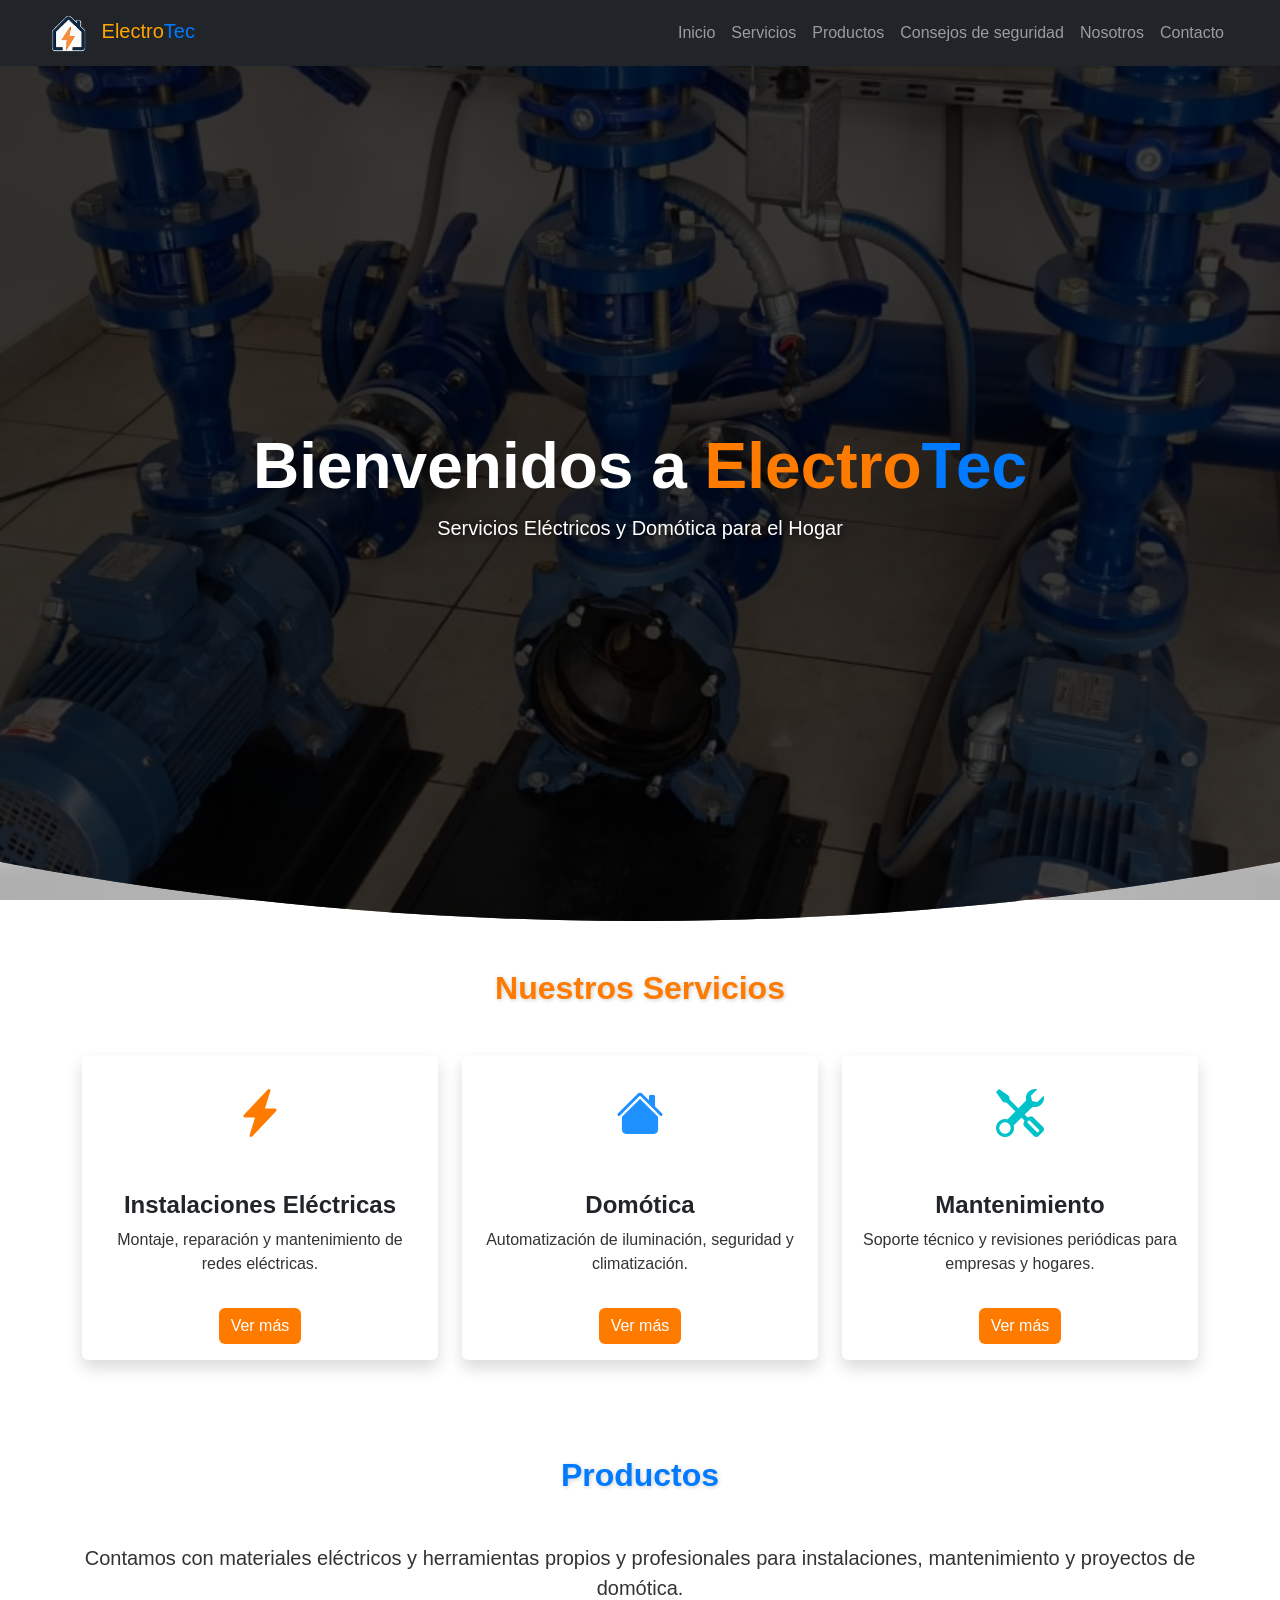
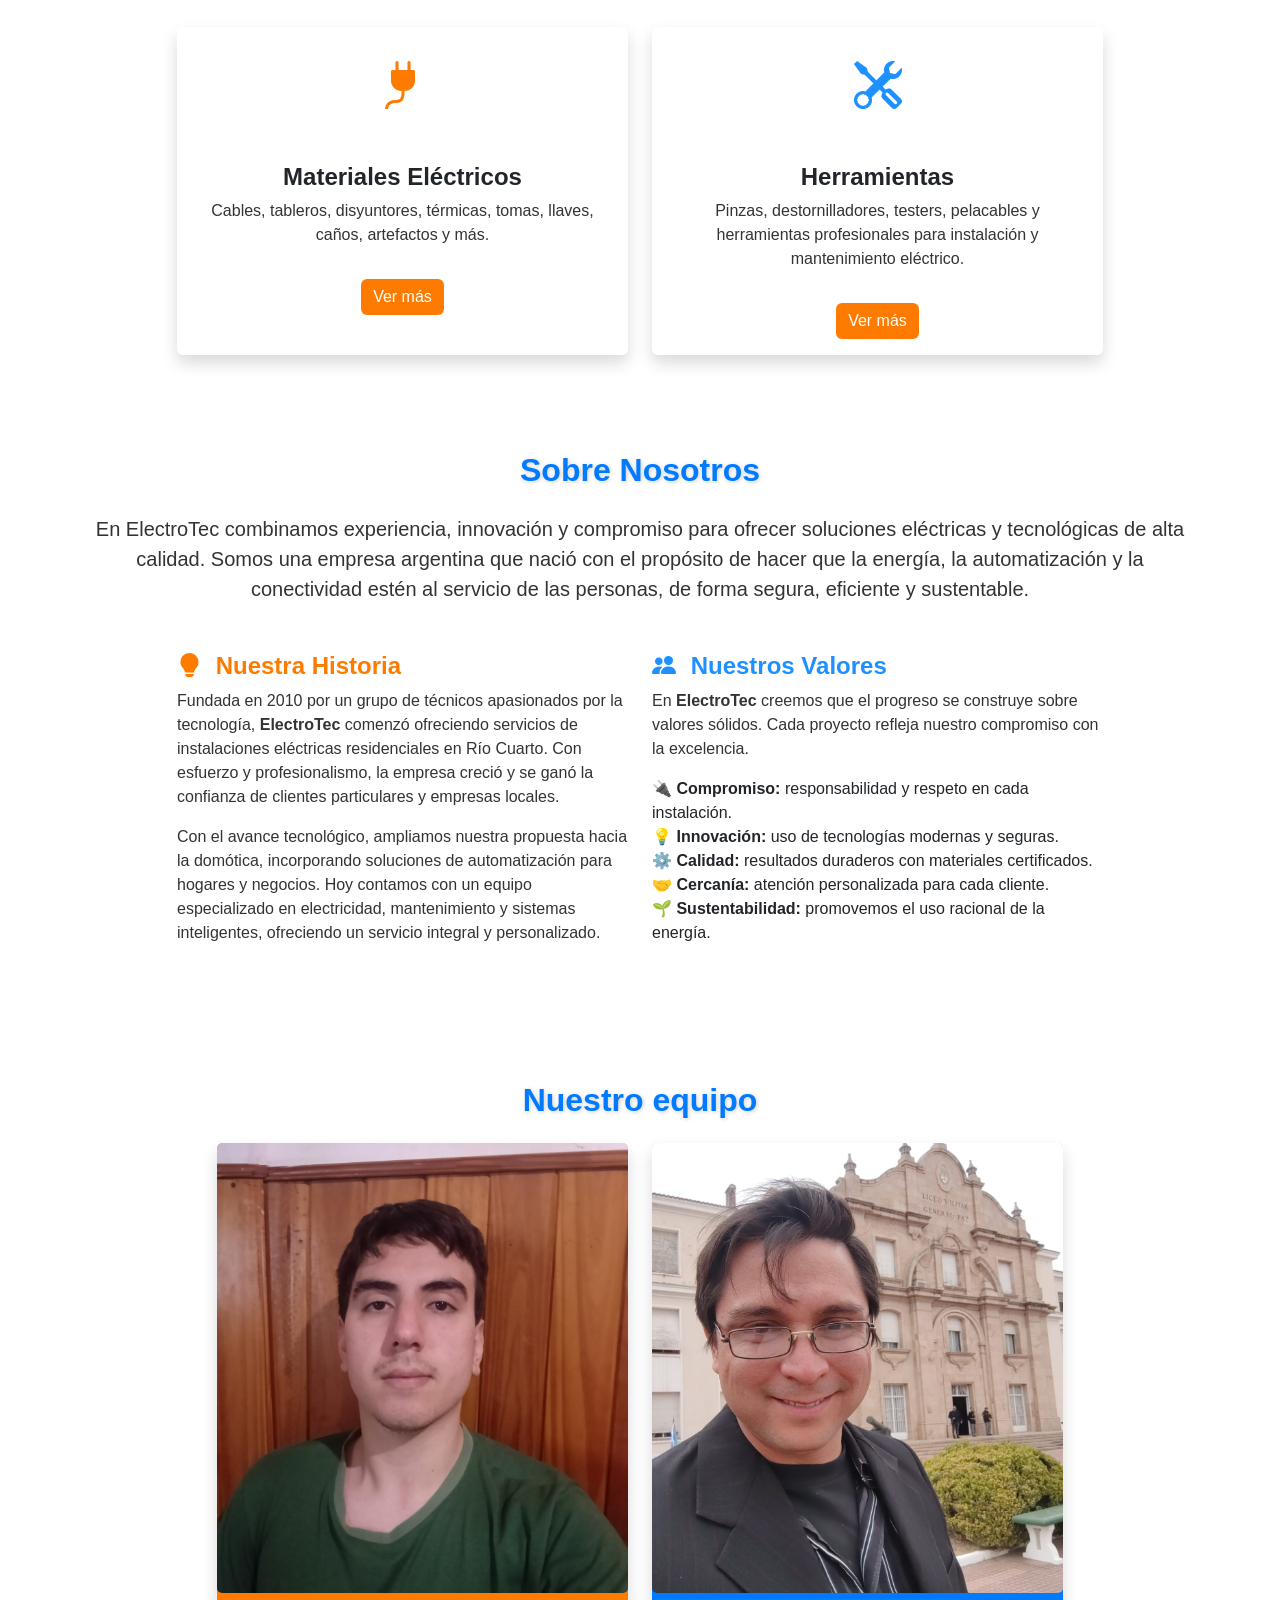
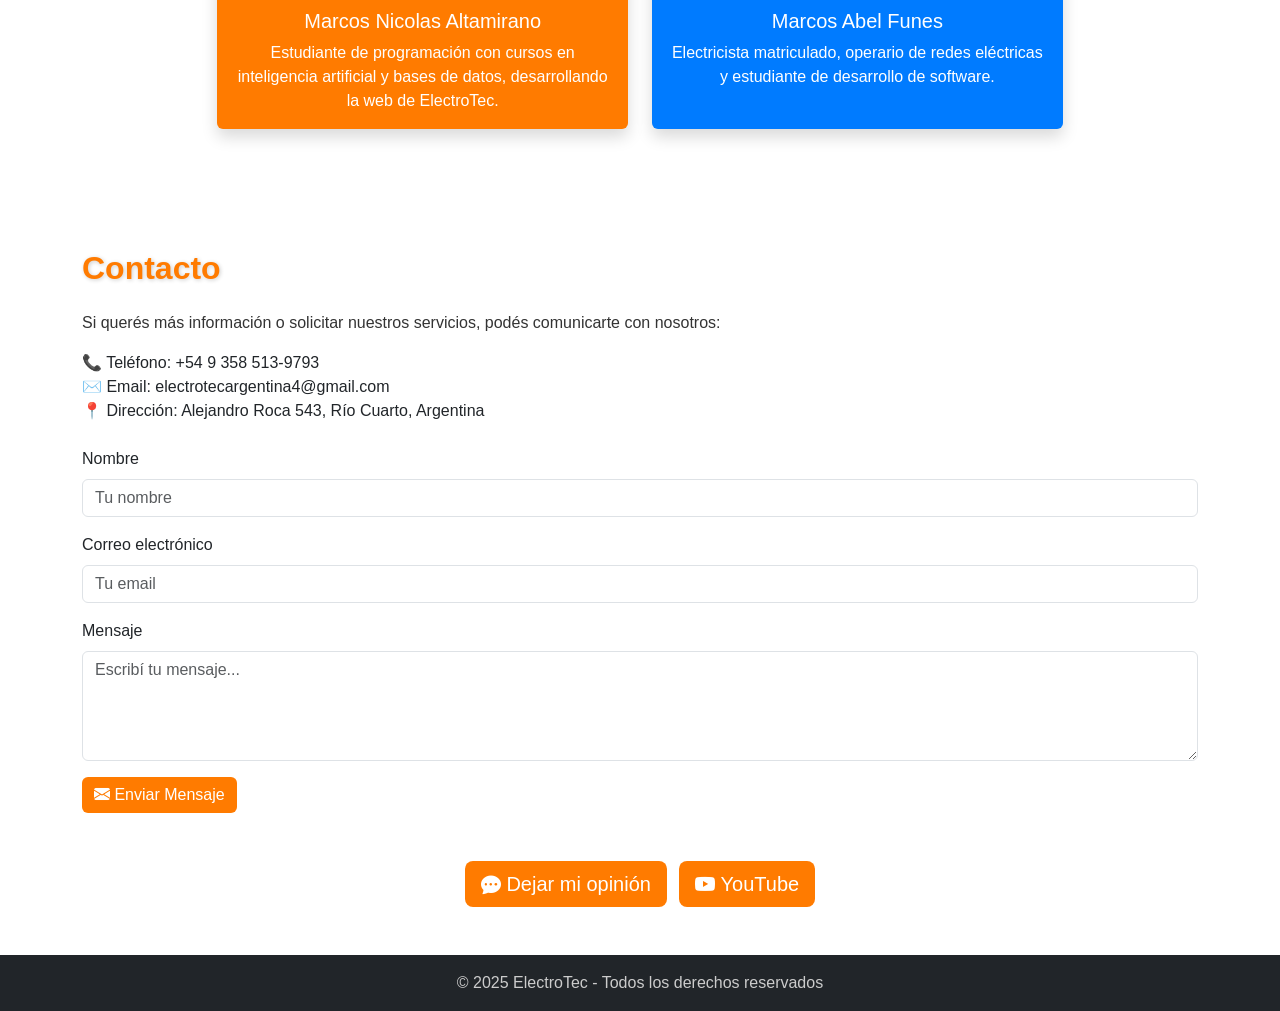
==== commit 8db7b6e0: "se agrego seguridad electrica" ====
--- a/sitio/index.html
+++ b/sitio/index.html
@@ -47,8 +47,10 @@
           <li class="nav-item"><a class="nav-link" href="#inicio">Inicio</a></li>
           <li class="nav-item"><a class="nav-link" href="#servicios">Servicios</a></li>
           <li class="nav-item"><a class="nav-link" href="#producto">Productos</a></li>
+          <li class="nav-item"><a class="nav-link" href="seguridad.html">Consejos de seguridad</a></li>
           <li class="nav-item"><a class="nav-link" href="#nosotros">Nosotros</a></li>
           <li class="nav-item"><a class="nav-link" href="#contacto">Contacto</a></li>
+
         </ul>
       </div>
     </div>
--- a/sitio/css/estilos.css
+++ b/sitio/css/estilos.css
@@ -309,3 +309,12 @@
   margin-top: auto; /* mantiene el precio al final del card-body */
 }
 
+/* Fondo fijo para Seguridad Eléctrica */
+.fondo-seguridad {
+    background: url('../img/segElectrica.jpg') no-repeat center center fixed;
+    background-size: cover;
+}
+.fondo-overlay {
+    background-color: rgba(0, 0, 0, 0.55);
+    min-height: 100vh;
+}
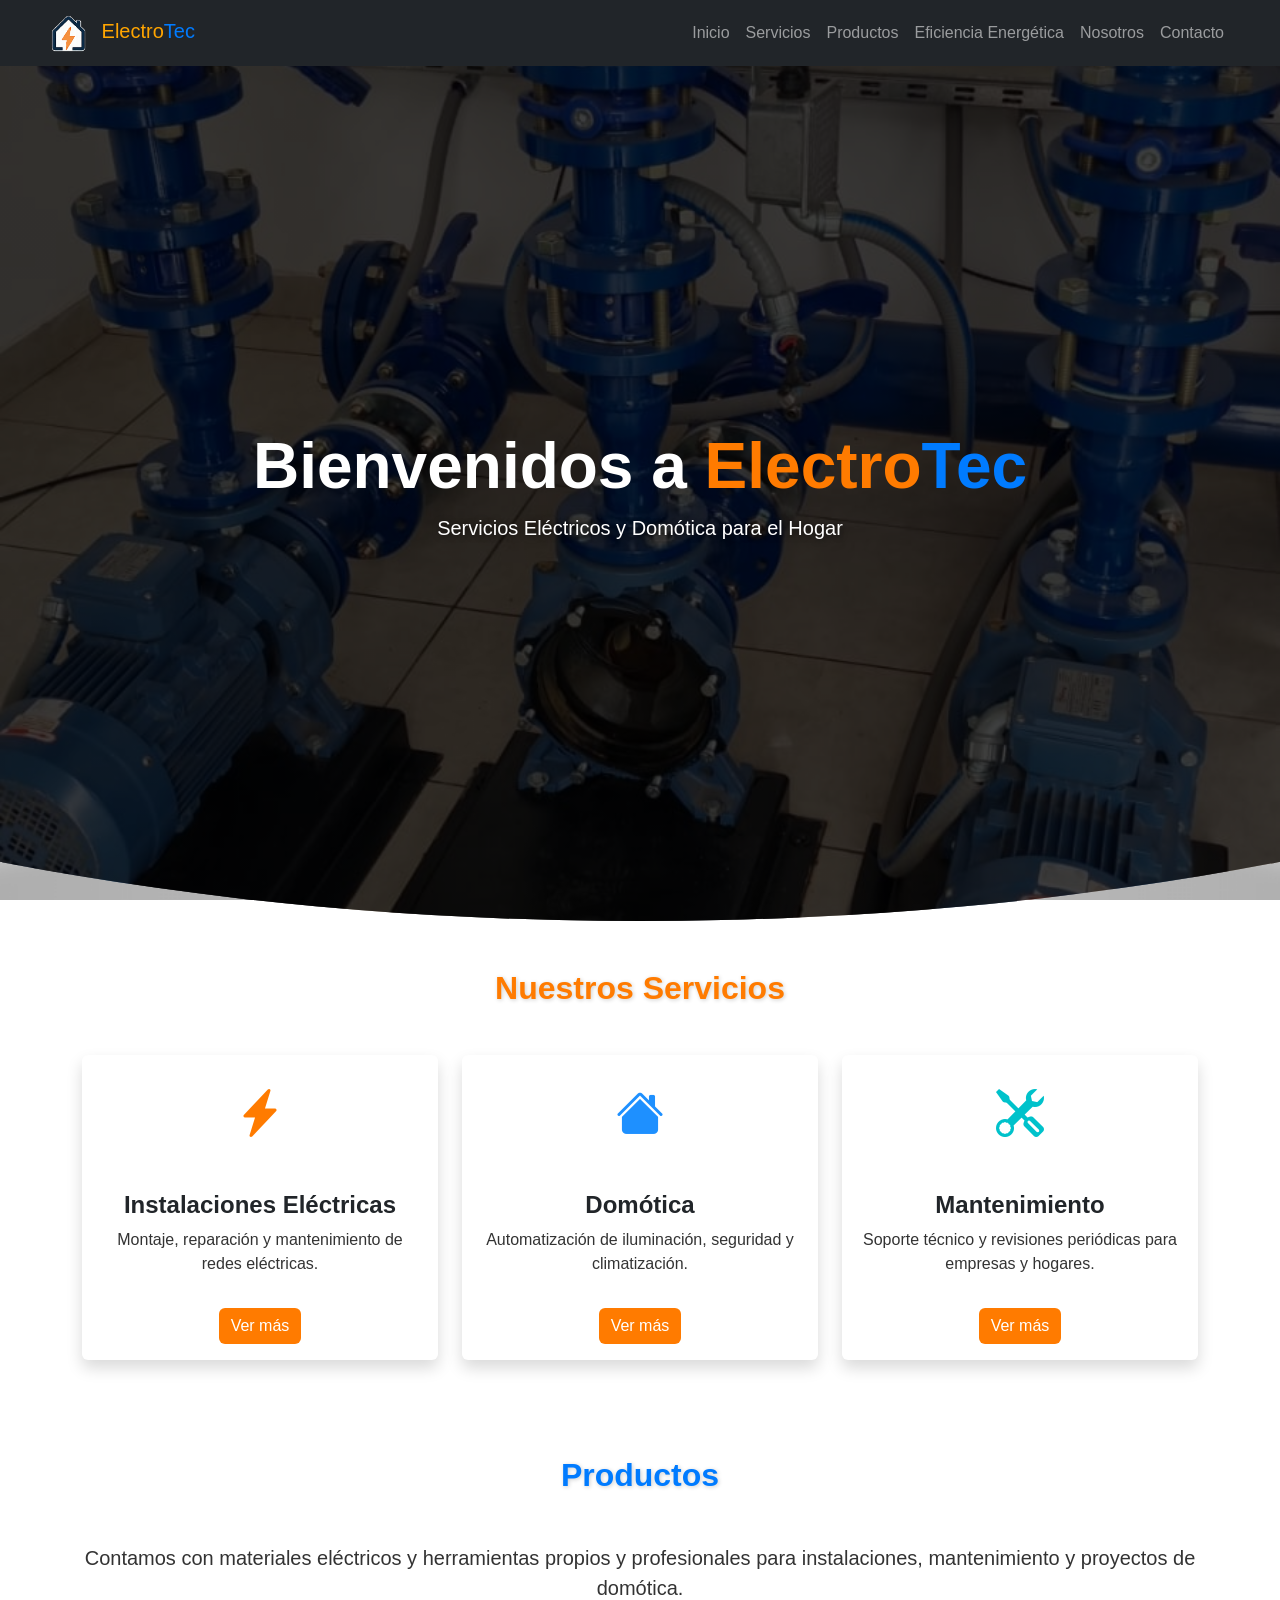
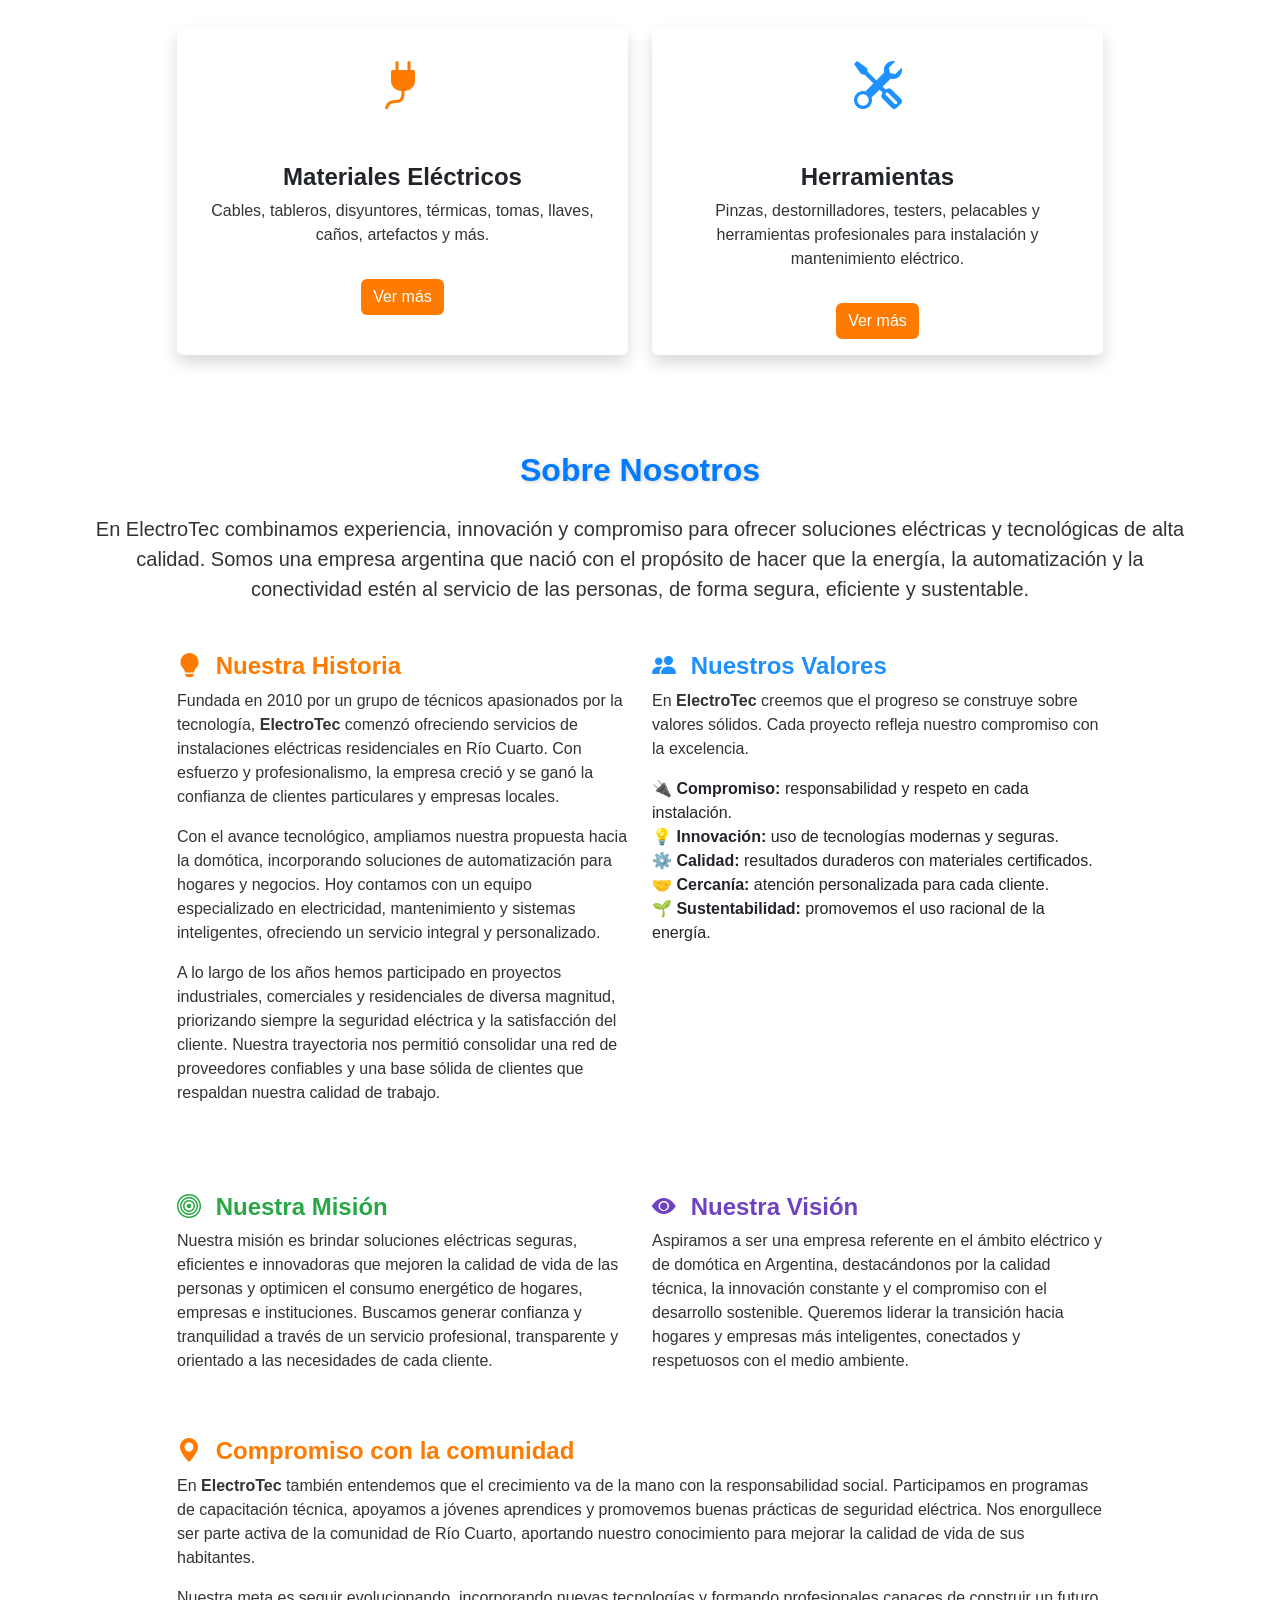
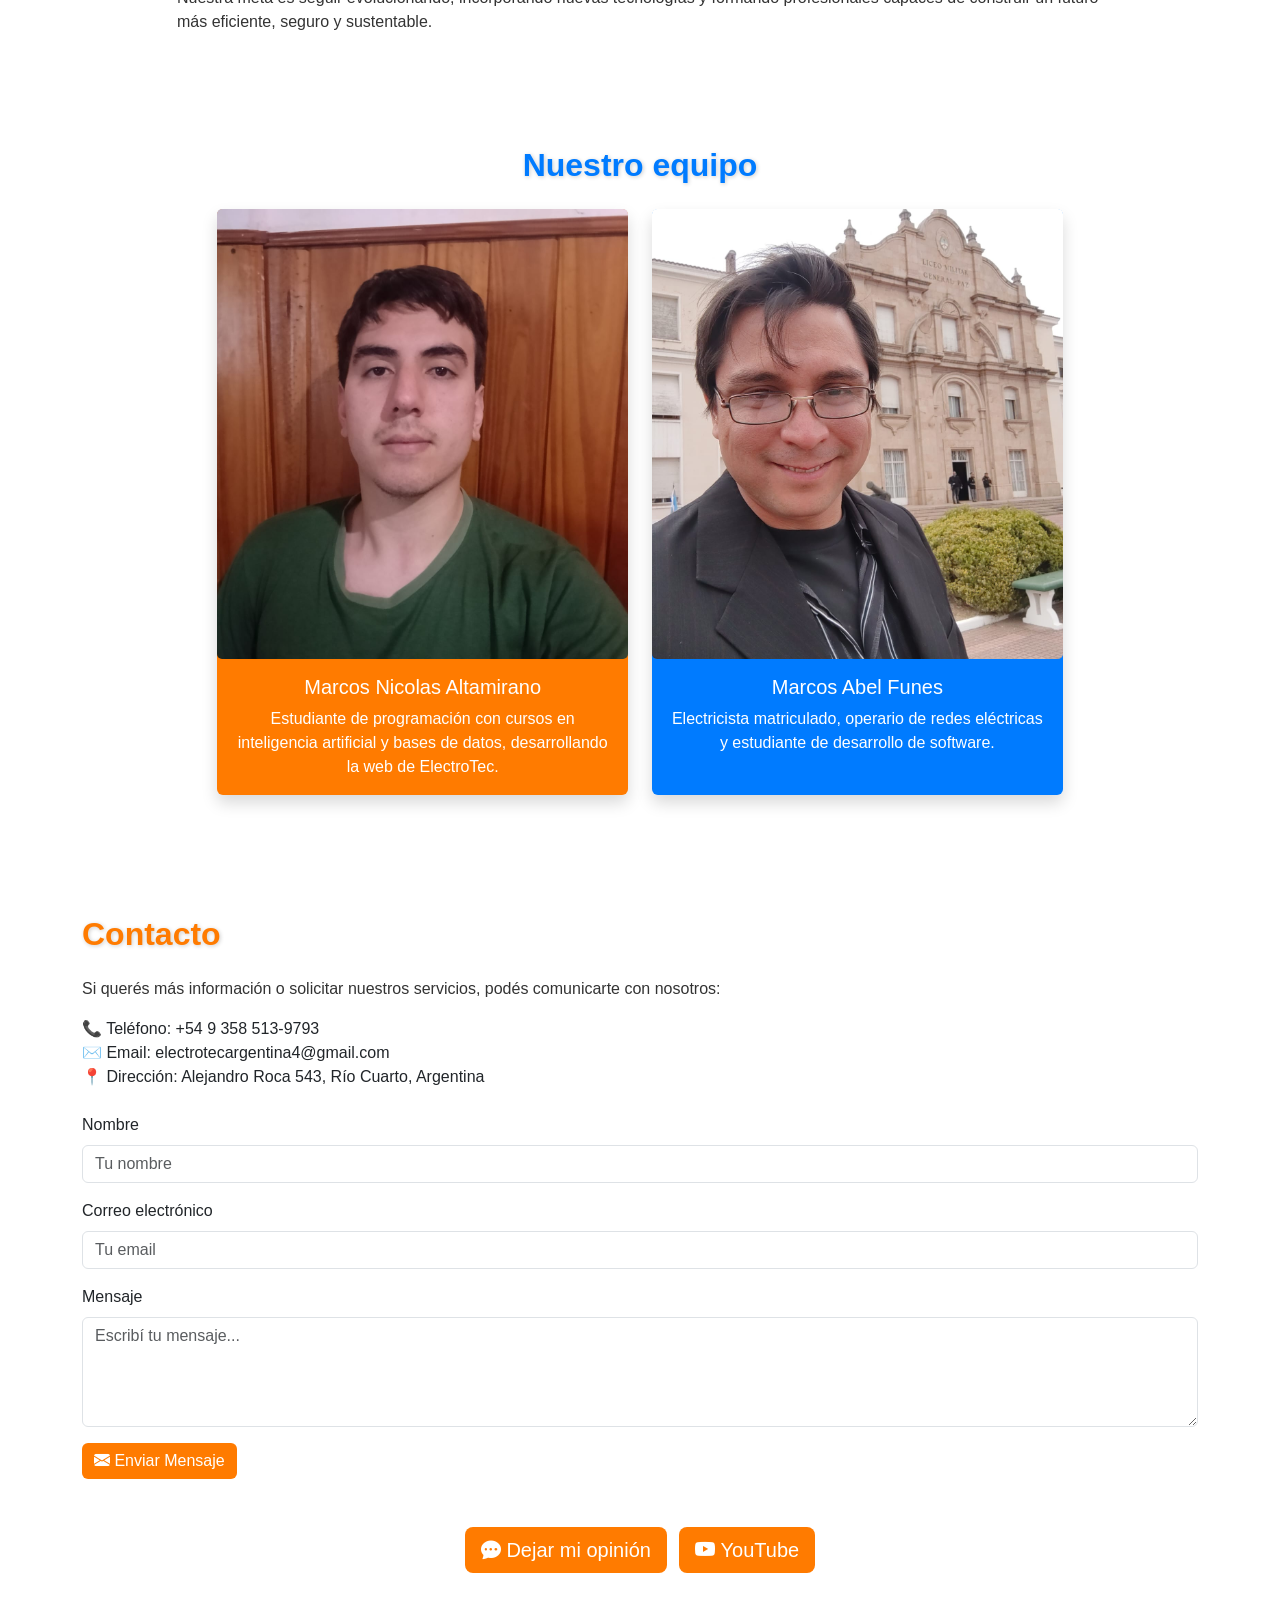
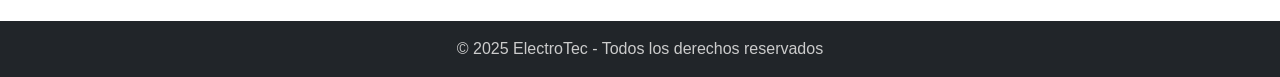
==== commit 234c6f29: "Actualizo páginas y agrego eficiencia.html e imágenes nuevas" ====
--- a/sitio/index.html
+++ b/sitio/index.html
@@ -29,6 +29,8 @@
   </style>
 </head>
 
+
+
 <body>
   <!-- Barra de navegación -->
   <nav class="navbar navbar-expand-lg navbar-dark bg-dark">
@@ -47,14 +49,17 @@
           <li class="nav-item"><a class="nav-link" href="#inicio">Inicio</a></li>
           <li class="nav-item"><a class="nav-link" href="#servicios">Servicios</a></li>
           <li class="nav-item"><a class="nav-link" href="#producto">Productos</a></li>
-          <li class="nav-item"><a class="nav-link" href="seguridad.html">Consejos de seguridad</a></li>
+          <li class="nav-item"><a class="nav-link" href="eficiencia.html">Eficiencia Energética</a></li>
           <li class="nav-item"><a class="nav-link" href="#nosotros">Nosotros</a></li>
           <li class="nav-item"><a class="nav-link" href="#contacto">Contacto</a></li>
-
         </ul>
       </div>
     </div>
   </nav>
+
+
+
+
 
   <!-- Inicio -->
   <header id="inicio" class="header text-white text-center d-flex align-items-center" style="min-height: 220px;">
@@ -67,6 +72,8 @@
     </div>
   </header>
 
+
+
   <!-- Servicios -->
   <section id="servicios" class="py-5 text-center">
     <div class="container">
@@ -165,7 +172,7 @@
     </div>
   </section>
 
-  <!-- Sobre Nosotros -->
+    <!-- Sobre Nosotros -->
   <section id="nosotros" class="py-5">
     <div class="container text-center">
       <h2 class="mb-4" style="color: #007bff;">Sobre Nosotros</h2>
@@ -189,6 +196,12 @@
             Con el avance tecnológico, ampliamos nuestra propuesta hacia la domótica, incorporando soluciones de automatización para hogares y negocios.
             Hoy contamos con un equipo especializado en electricidad, mantenimiento y sistemas inteligentes, ofreciendo un servicio integral y personalizado.
           </p>
+
+          <p>
+            A lo largo de los años hemos participado en proyectos industriales, comerciales y residenciales de diversa magnitud,
+            priorizando siempre la seguridad eléctrica y la satisfacción del cliente. Nuestra trayectoria nos permitió consolidar una
+            red de proveedores confiables y una base sólida de clientes que respaldan nuestra calidad de trabajo.
+          </p>
         </div>
 
         <div class="col-md-5 mb-4">
@@ -207,8 +220,51 @@
           </ul>
         </div>
       </div>
-    </div>
-  </section>
+
+      
+      <div class="row justify-content-center text-start mt-5">
+        <div class="col-md-5 mb-4">
+          <h4 style="color: #28a745;">
+            <i class="bi bi-bullseye me-2"></i> Nuestra Misión
+          </h4>
+          <p>
+            Nuestra misión es brindar soluciones eléctricas seguras, eficientes e innovadoras que mejoren la calidad de vida de las personas
+            y optimicen el consumo energético de hogares, empresas e instituciones. Buscamos generar confianza y tranquilidad a través de
+            un servicio profesional, transparente y orientado a las necesidades de cada cliente.
+          </p>
+        </div>
+
+        <div class="col-md-5 mb-4">
+          <h4 style="color: #6f42c1;">
+            <i class="bi bi-eye-fill me-2"></i> Nuestra Visión
+          </h4>
+          <p>
+            Aspiramos a ser una empresa referente en el ámbito eléctrico y de domótica en Argentina,
+            destacándonos por la calidad técnica, la innovación constante y el compromiso con el desarrollo sostenible.
+            Queremos liderar la transición hacia hogares y empresas más inteligentes, conectados y respetuosos con el medio ambiente.
+          </p>
+        </div>
+      </div>
+
+      <div class="row justify-content-center text-start mt-4">
+        <div class="col-md-10">
+          <h4 style="color: #ff7b00;">
+            <i class="bi bi-geo-alt-fill me-2"></i> Compromiso con la comunidad
+          </h4>
+          <p>
+            En <strong>ElectroTec</strong> también entendemos que el crecimiento va de la mano con la responsabilidad social.
+            Participamos en programas de capacitación técnica, apoyamos a jóvenes aprendices y promovemos buenas prácticas de seguridad eléctrica.
+            Nos enorgullece ser parte activa de la comunidad de Río Cuarto, aportando nuestro conocimiento para mejorar la calidad de vida de sus habitantes.
+          </p>
+          <p>
+            Nuestra meta es seguir evolucionando, incorporando nuevas tecnologías y formando profesionales capaces de construir
+            un futuro más eficiente, seguro y sustentable.
+          </p>
+        </div>
+      </div>
+    </div>
+  </section>
+
 
   <!-- Equipo -->
   <section id="equipo" class="py-5 text-center">
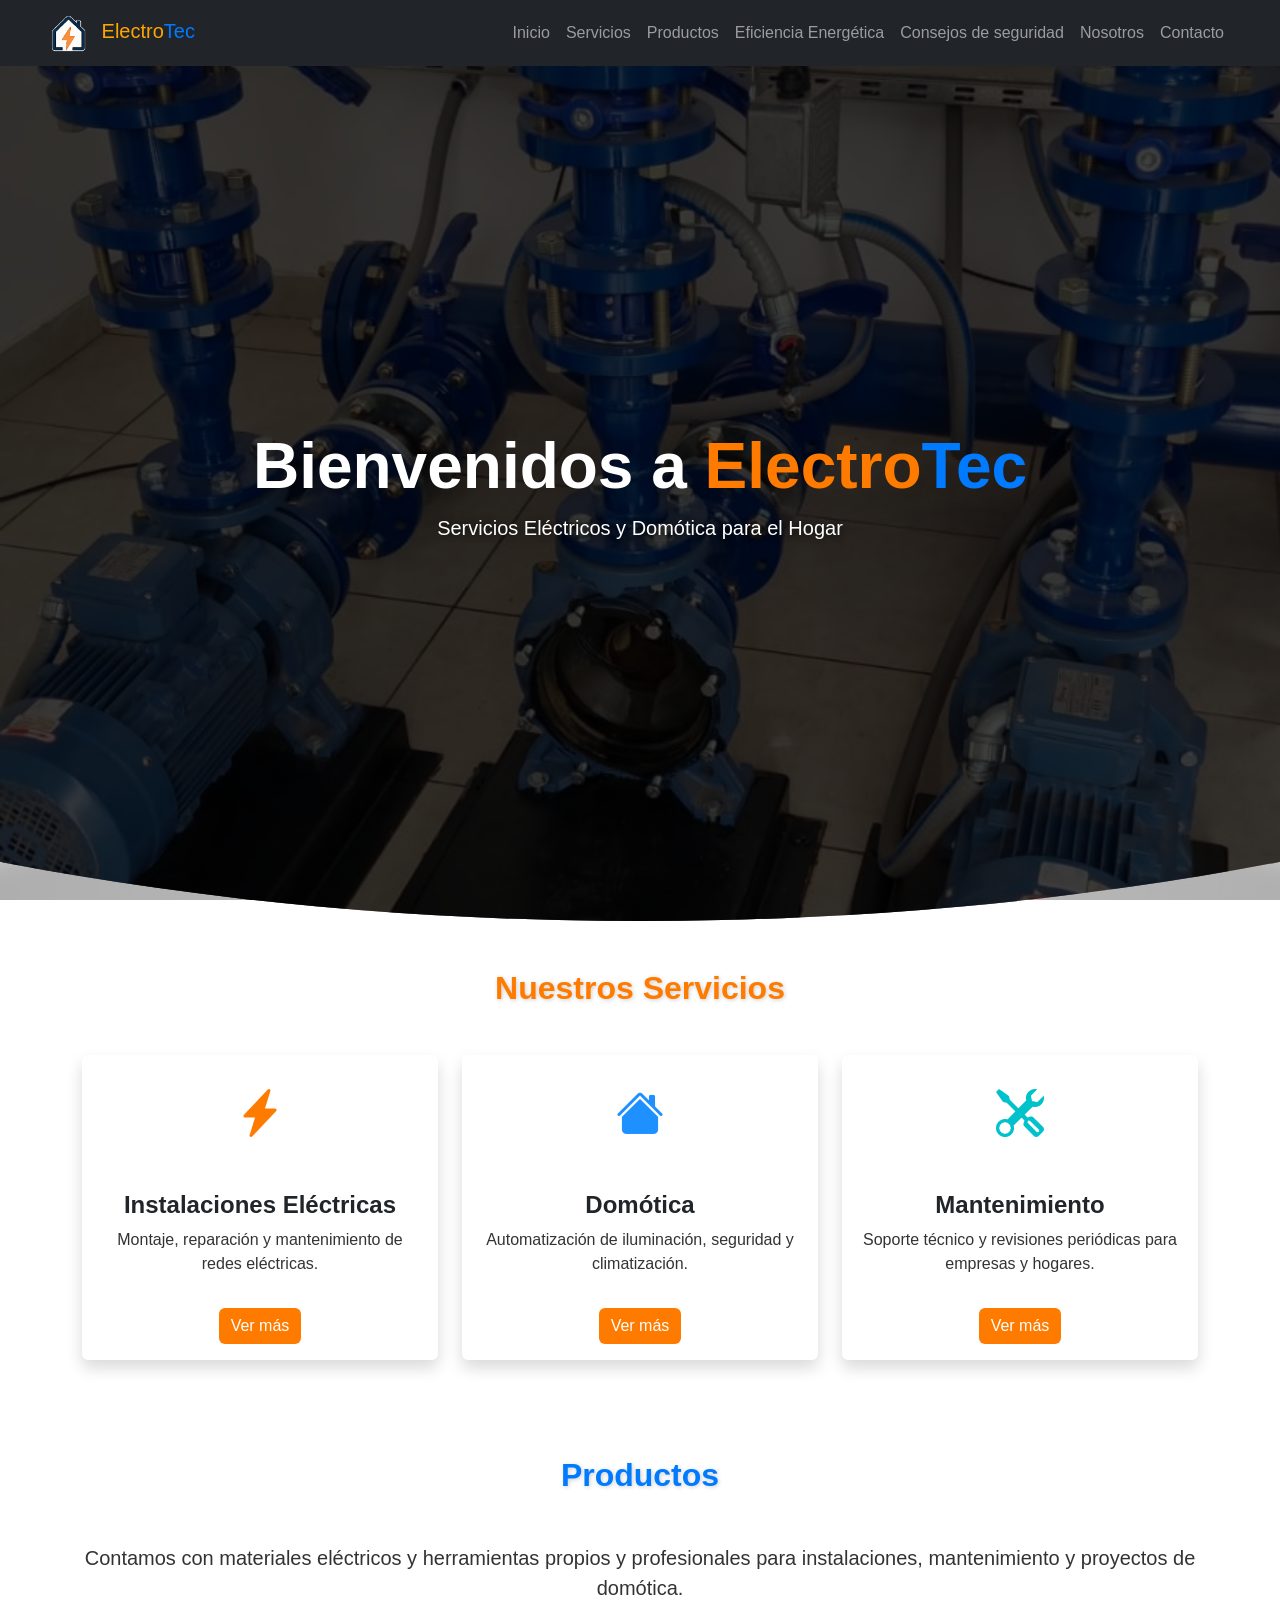
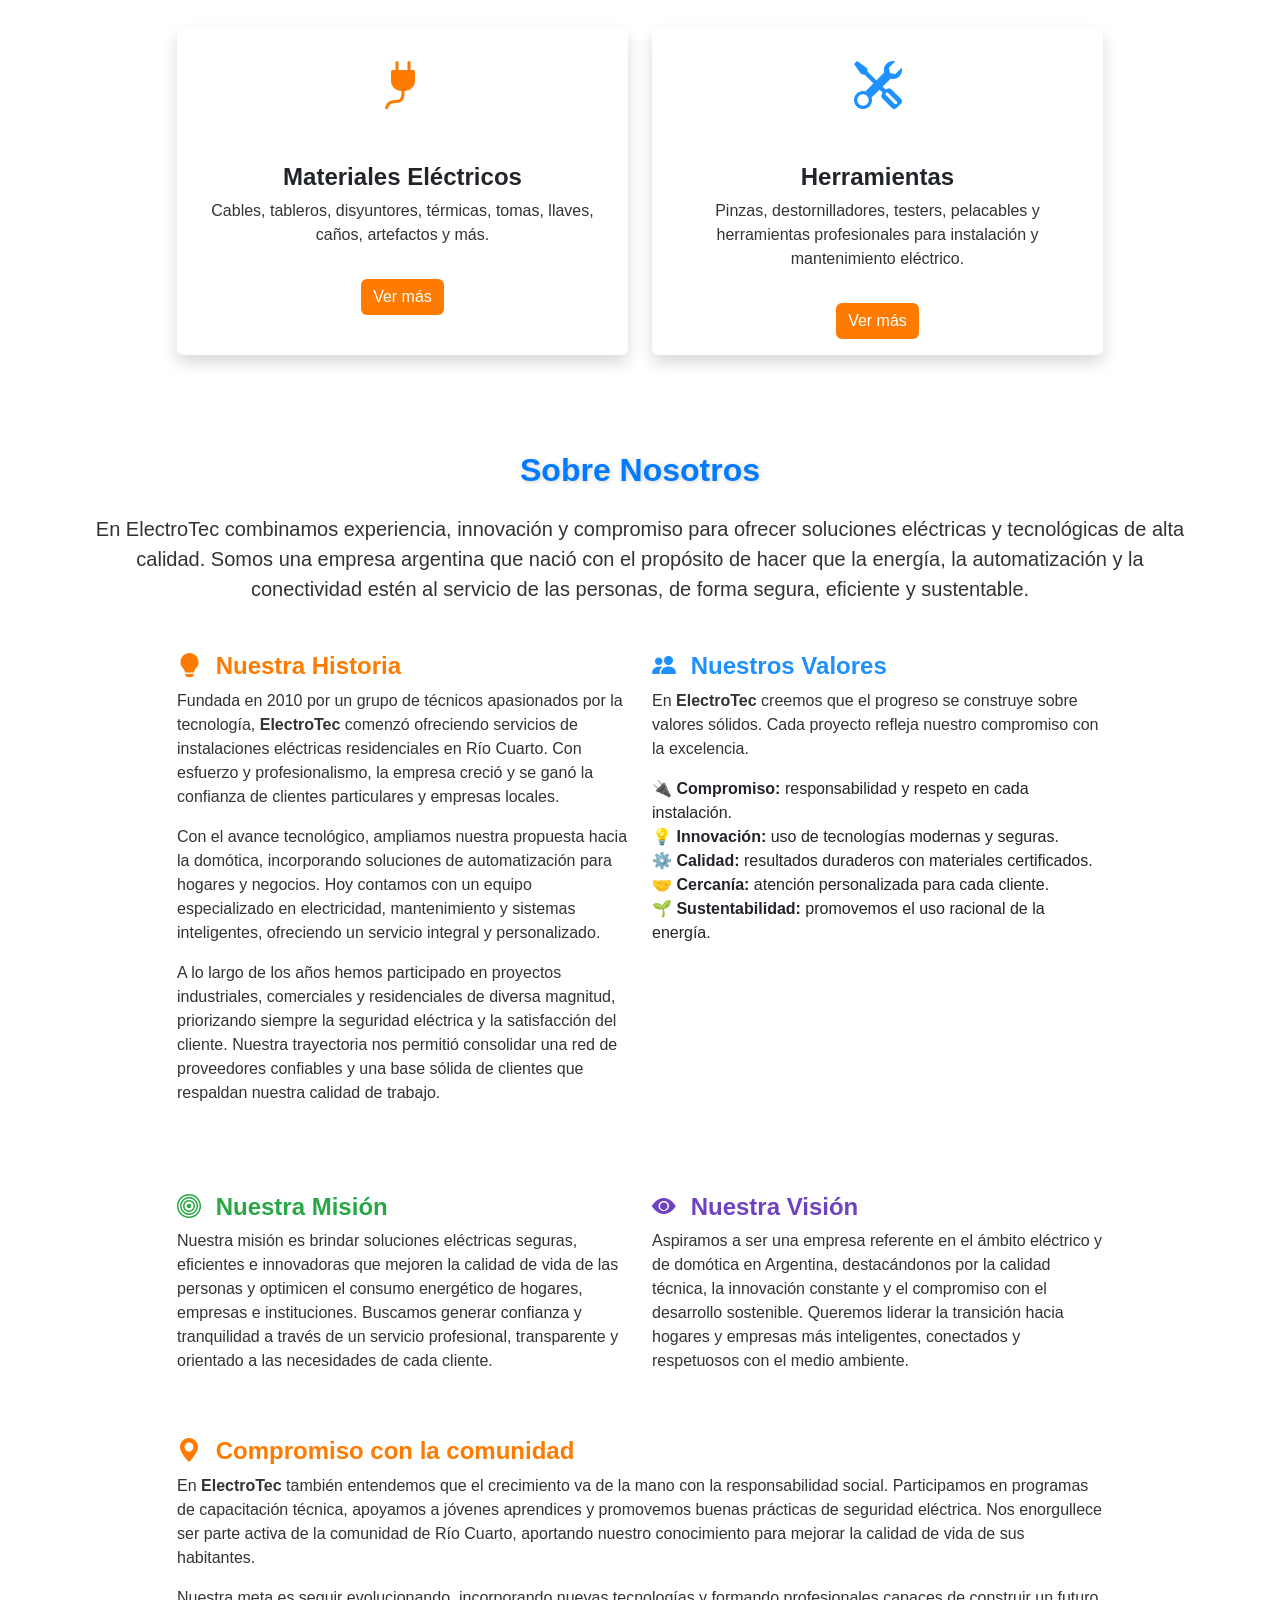
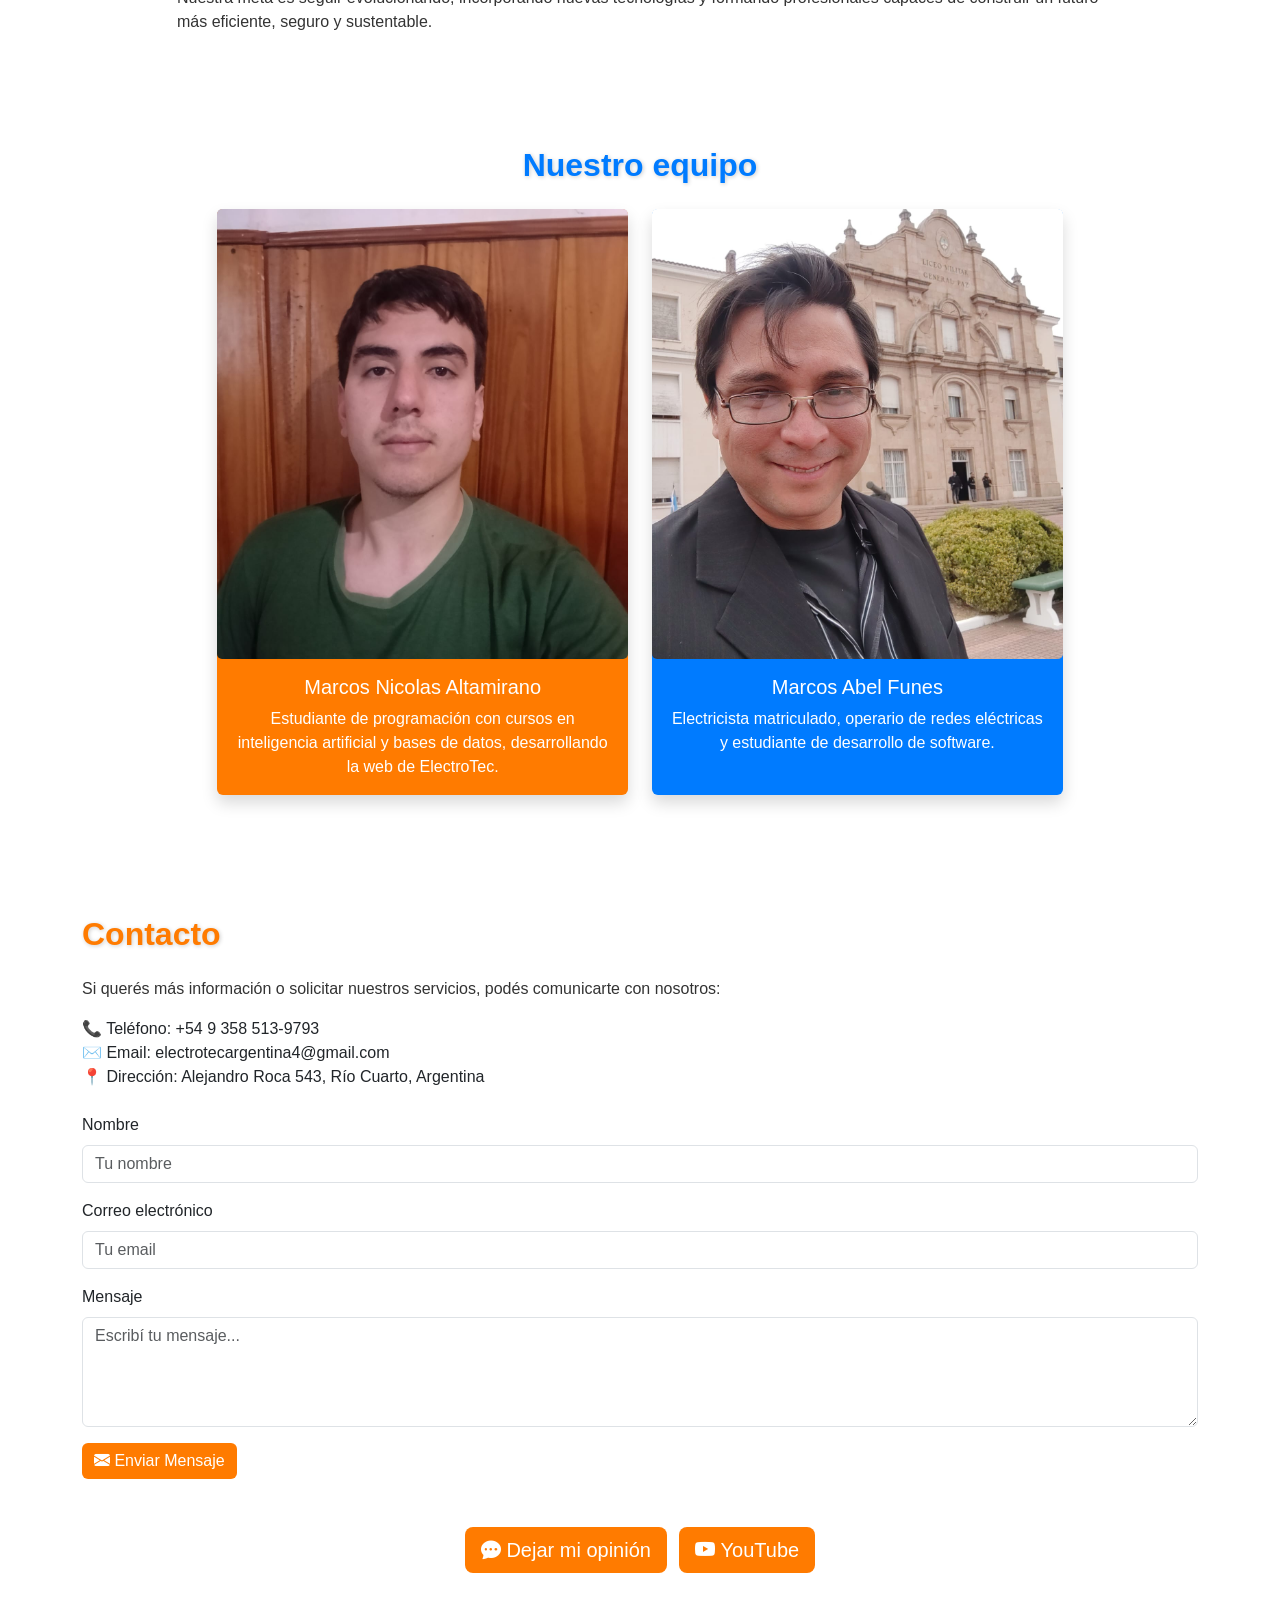
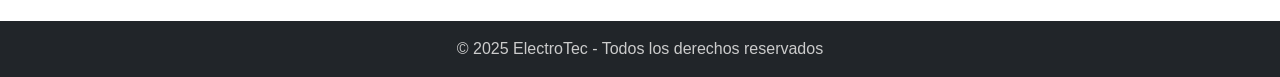
==== commit 1370cdf8: "Resuelvo conflictos y mantengo cambios actualizados" ====
--- a/sitio/index.html
+++ b/sitio/index.html
@@ -50,8 +50,10 @@
           <li class="nav-item"><a class="nav-link" href="#servicios">Servicios</a></li>
           <li class="nav-item"><a class="nav-link" href="#producto">Productos</a></li>
           <li class="nav-item"><a class="nav-link" href="eficiencia.html">Eficiencia Energética</a></li>
+          <li class="nav-item"><a class="nav-link" href="seguridad.html">Consejos de seguridad</a></li>
           <li class="nav-item"><a class="nav-link" href="#nosotros">Nosotros</a></li>
           <li class="nav-item"><a class="nav-link" href="#contacto">Contacto</a></li>
+
         </ul>
       </div>
     </div>
